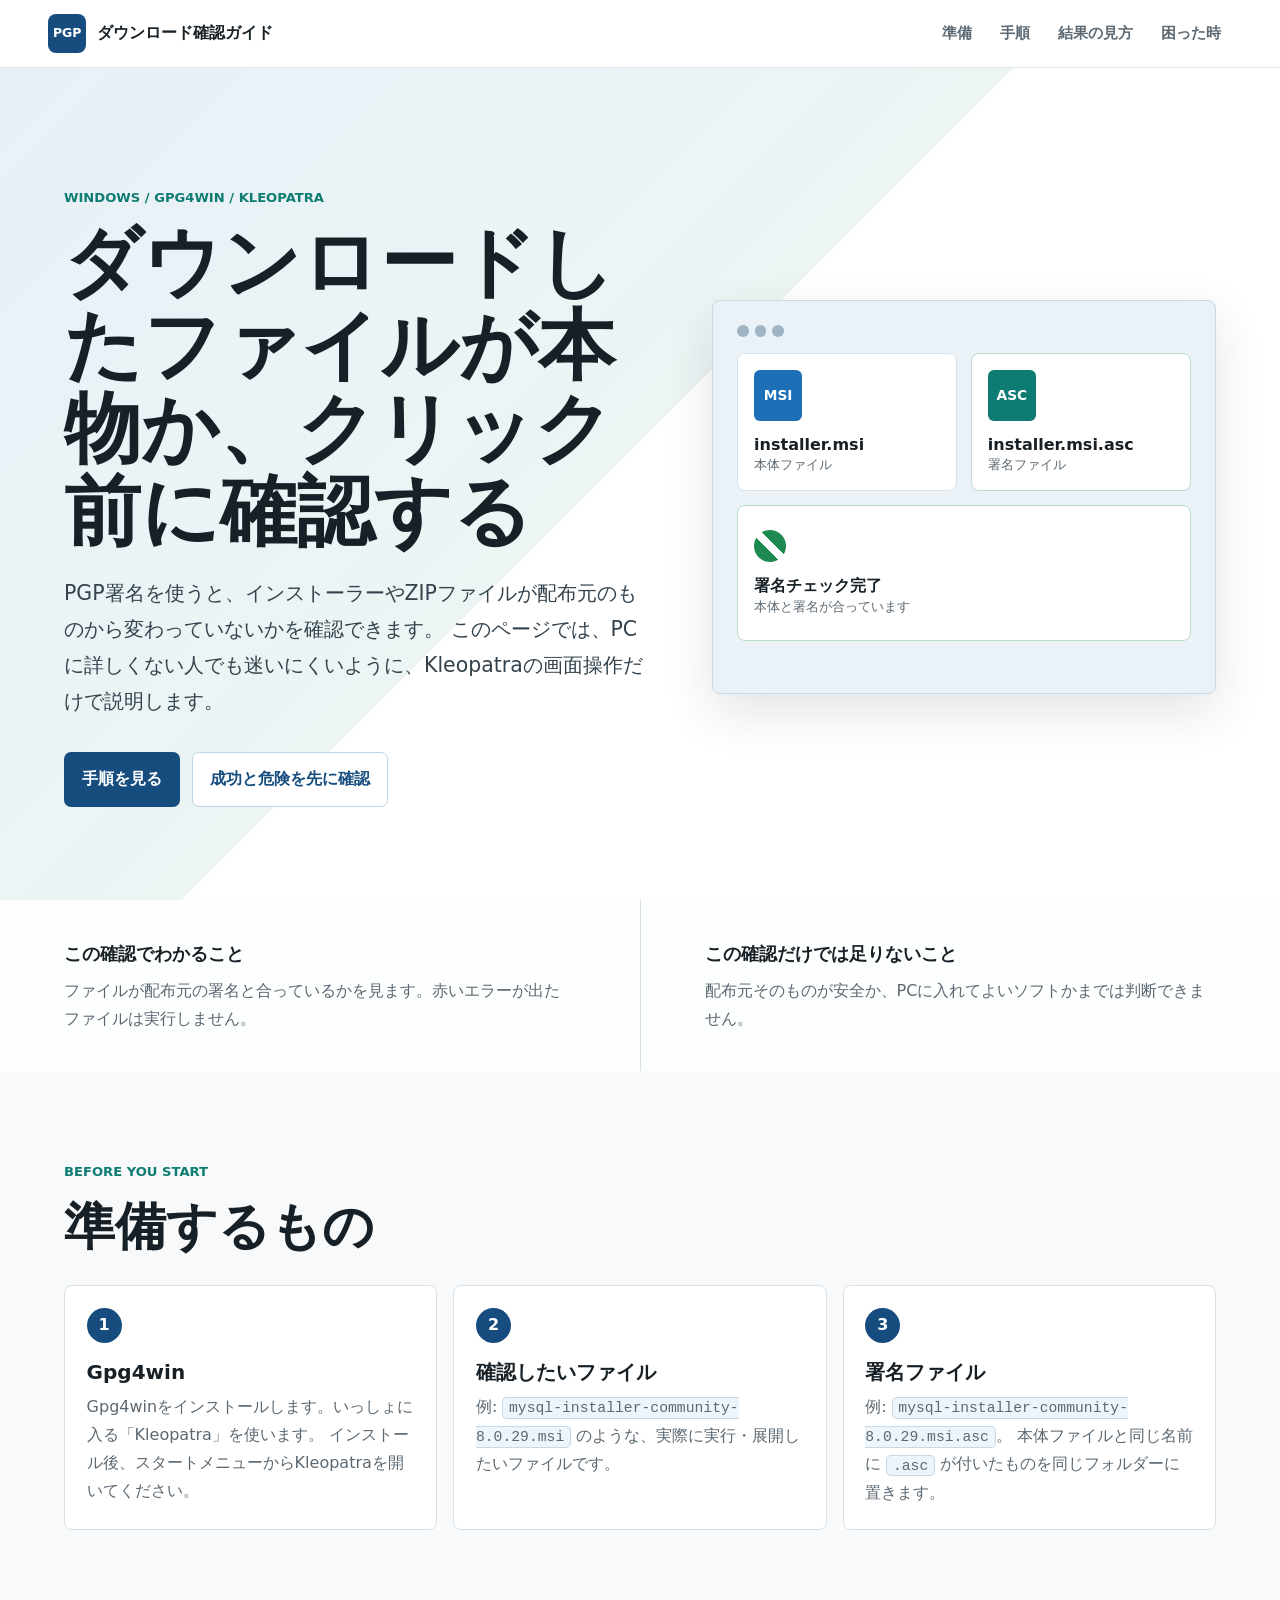
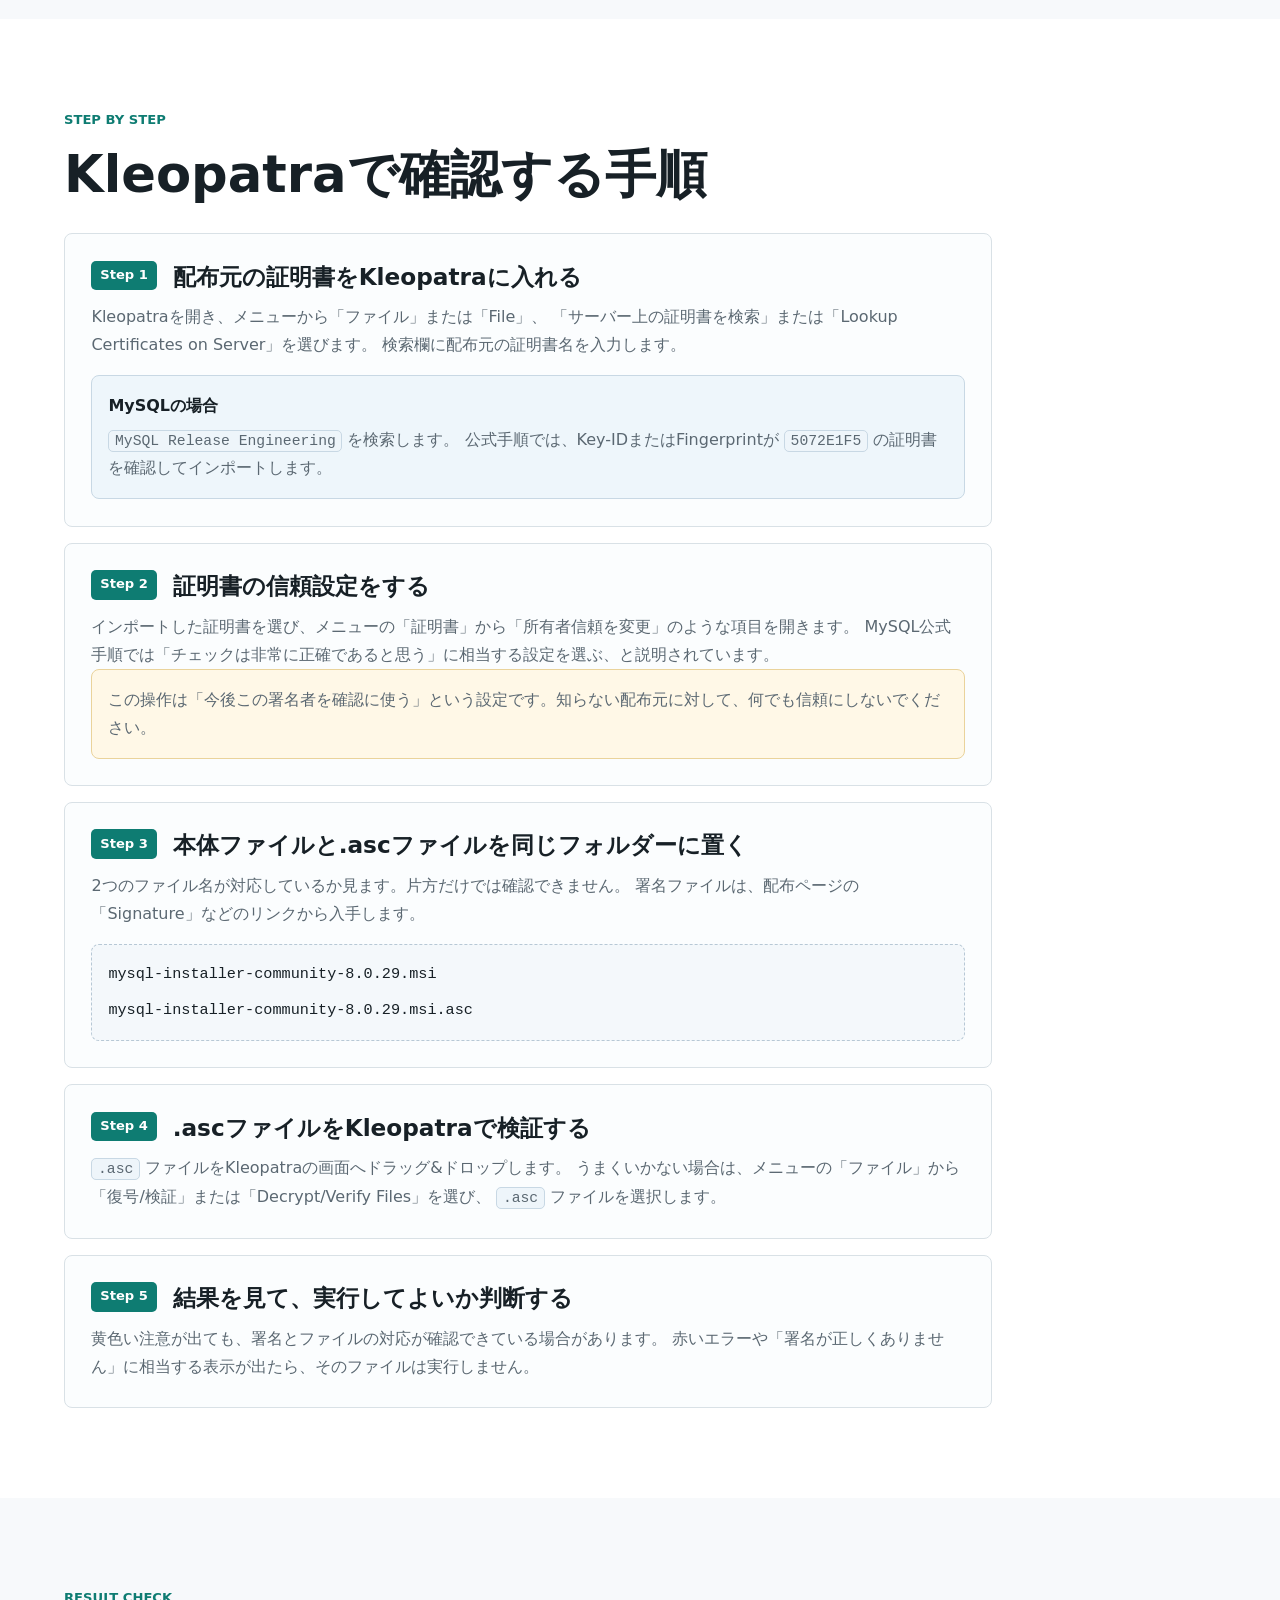
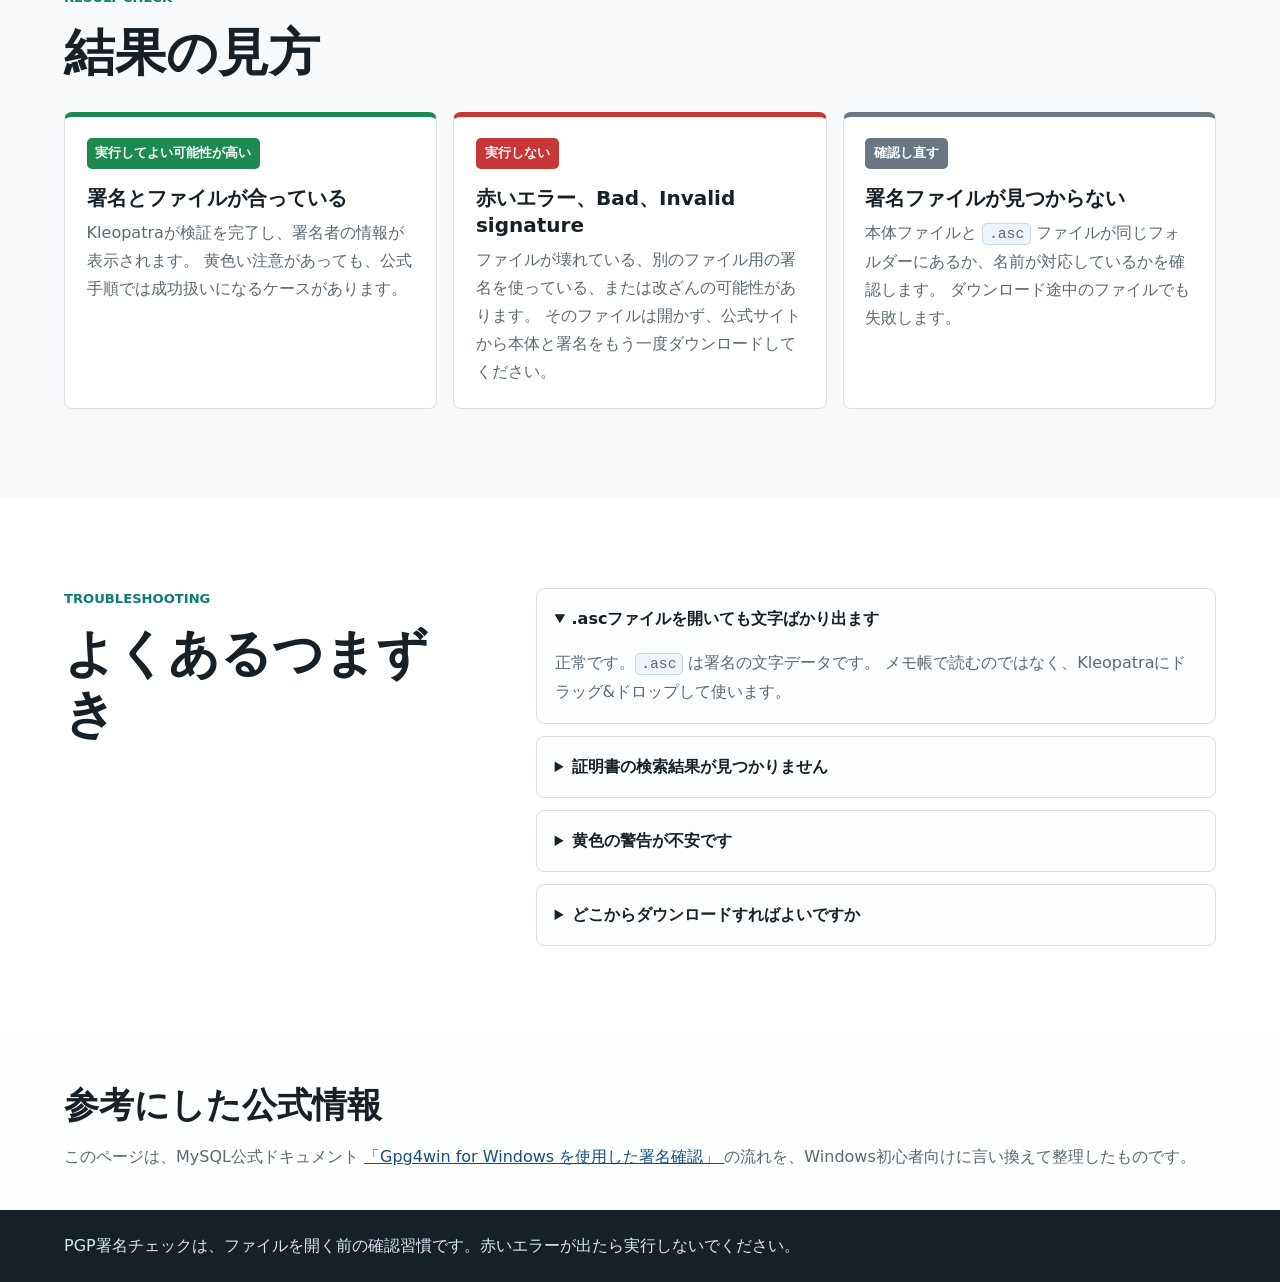
==== Kleopatra/index.html @ a06e3d0a "Add Kleopatra PGP verification guide" ====
<!doctype html>
<html lang="ja">
  <head>
    <meta charset="utf-8">
    <meta name="viewport" content="width=device-width, initial-scale=1">
    <title>Windowsでダウンロードファイルを確認する | KleopatraでPGP署名チェック</title>
    <meta
      name="description"
      content="WindowsでGpg4win/Kleopatraを使い、ダウンロードしたファイルが改ざんされていないか確認する初心者向けガイドです。"
    >
    <link rel="stylesheet" href="./style.css">
  </head>
  <body>
    <header class="site-header">
      <a class="brand" href="#top" aria-label="ページ先頭へ">
        <span class="brand-mark">PGP</span>
        <span>ダウンロード確認ガイド</span>
      </a>
      <nav class="top-nav" aria-label="ページ内メニュー">
        <a href="#prepare">準備</a>
        <a href="#steps">手順</a>
        <a href="#results">結果の見方</a>
        <a href="#trouble">困った時</a>
      </nav>
    </header>

    <main id="top">
      <section class="hero">
        <div class="hero-copy">
          <p class="eyebrow">Windows / Gpg4win / Kleopatra</p>
          <h1>ダウンロードしたファイルが本物か、クリック前に確認する</h1>
          <p class="lead">
            PGP署名を使うと、インストーラーやZIPファイルが配布元のものから変わっていないかを確認できます。
            このページでは、PCに詳しくない人でも迷いにくいように、Kleopatraの画面操作だけで説明します。
          </p>
          <div class="hero-actions">
            <a class="button primary" href="#steps">手順を見る</a>
            <a class="button secondary" href="#results">成功と危険を先に確認</a>
          </div>
        </div>
        <figure class="hero-visual" aria-label="ファイルと署名を確認する流れの図">
          <div class="screen">
            <div class="window-bar">
              <span></span><span></span><span></span>
            </div>
            <div class="verify-flow">
              <div class="file-card">
                <span class="file-icon">MSI</span>
                <strong>installer.msi</strong>
                <small>本体ファイル</small>
              </div>
              <div class="file-card accent">
                <span class="file-icon">ASC</span>
                <strong>installer.msi.asc</strong>
                <small>署名ファイル</small>
              </div>
              <div class="result-card ok">
                <span class="status-dot"></span>
                <strong>署名チェック完了</strong>
                <small>本体と署名が合っています</small>
              </div>
            </div>
          </div>
        </figure>
      </section>

      <section class="notice-band">
        <div>
          <strong>この確認でわかること</strong>
          <p>ファイルが配布元の署名と合っているかを見ます。赤いエラーが出たファイルは実行しません。</p>
        </div>
        <div>
          <strong>この確認だけでは足りないこと</strong>
          <p>配布元そのものが安全か、PCに入れてよいソフトかまでは判断できません。</p>
        </div>
      </section>

      <section id="prepare" class="content-section">
        <div class="section-heading">
          <p class="eyebrow">Before You Start</p>
          <h2>準備するもの</h2>
        </div>
        <div class="prep-grid">
          <article class="prep-item">
            <span class="number">1</span>
            <h3>Gpg4win</h3>
            <p>
              Gpg4winをインストールします。いっしょに入る「Kleopatra」を使います。
              インストール後、スタートメニューからKleopatraを開いてください。
            </p>
          </article>
          <article class="prep-item">
            <span class="number">2</span>
            <h3>確認したいファイル</h3>
            <p>
              例: <code>mysql-installer-community-8.0.29.msi</code> のような、実際に実行・展開したいファイルです。
            </p>
          </article>
          <article class="prep-item">
            <span class="number">3</span>
            <h3>署名ファイル</h3>
            <p>
              例: <code>mysql-installer-community-8.0.29.msi.asc</code>。
              本体ファイルと同じ名前に <code>.asc</code> が付いたものを同じフォルダーに置きます。
            </p>
          </article>
        </div>
      </section>

      <section id="steps" class="content-section steps-section">
        <div class="section-heading">
          <p class="eyebrow">Step by Step</p>
          <h2>Kleopatraで確認する手順</h2>
        </div>

        <ol class="steps">
          <li>
            <div class="step-title">
              <span>Step 1</span>
              <h3>配布元の証明書をKleopatraに入れる</h3>
            </div>
            <p>
              Kleopatraを開き、メニューから「ファイル」または「File」、
              「サーバー上の証明書を検索」または「Lookup Certificates on Server」を選びます。
              検索欄に配布元の証明書名を入力します。
            </p>
            <div class="example-box">
              <strong>MySQLの場合</strong>
              <p>
                <code>MySQL Release Engineering</code> を検索します。
                公式手順では、Key-IDまたはFingerprintが <code>5072E1F5</code> の証明書を確認してインポートします。
              </p>
            </div>
          </li>

          <li>
            <div class="step-title">
              <span>Step 2</span>
              <h3>証明書の信頼設定をする</h3>
            </div>
            <p>
              インポートした証明書を選び、メニューの「証明書」から「所有者信頼を変更」のような項目を開きます。
              MySQL公式手順では「チェックは非常に正確であると思う」に相当する設定を選ぶ、と説明されています。
            </p>
            <p class="soft-warning">
              この操作は「今後この署名者を確認に使う」という設定です。知らない配布元に対して、何でも信頼にしないでください。
            </p>
          </li>

          <li>
            <div class="step-title">
              <span>Step 3</span>
              <h3>本体ファイルと.ascファイルを同じフォルダーに置く</h3>
            </div>
            <p>
              2つのファイル名が対応しているか見ます。片方だけでは確認できません。
              署名ファイルは、配布ページの「Signature」などのリンクから入手します。
            </p>
            <div class="file-pair" aria-label="ファイル名の例">
              <span>mysql-installer-community-8.0.29.msi</span>
              <span>mysql-installer-community-8.0.29.msi.asc</span>
            </div>
          </li>

          <li>
            <div class="step-title">
              <span>Step 4</span>
              <h3>.ascファイルをKleopatraで検証する</h3>
            </div>
            <p>
              <code>.asc</code> ファイルをKleopatraの画面へドラッグ&ドロップします。
              うまくいかない場合は、メニューの「ファイル」から「復号/検証」または「Decrypt/Verify Files」を選び、
              <code>.asc</code> ファイルを選択します。
            </p>
          </li>

          <li>
            <div class="step-title">
              <span>Step 5</span>
              <h3>結果を見て、実行してよいか判断する</h3>
            </div>
            <p>
              黄色い注意が出ても、署名とファイルの対応が確認できている場合があります。
              赤いエラーや「署名が正しくありません」に相当する表示が出たら、そのファイルは実行しません。
            </p>
          </li>
        </ol>
      </section>

      <section id="results" class="content-section">
        <div class="section-heading">
          <p class="eyebrow">Result Check</p>
          <h2>結果の見方</h2>
        </div>
        <div class="result-grid">
          <article class="result-panel success">
            <span class="result-label">実行してよい可能性が高い</span>
            <h3>署名とファイルが合っている</h3>
            <p>
              Kleopatraが検証を完了し、署名者の情報が表示されます。
              黄色い注意があっても、公式手順では成功扱いになるケースがあります。
            </p>
          </article>
          <article class="result-panel danger">
            <span class="result-label">実行しない</span>
            <h3>赤いエラー、Bad、Invalid signature</h3>
            <p>
              ファイルが壊れている、別のファイル用の署名を使っている、または改ざんの可能性があります。
              そのファイルは開かず、公式サイトから本体と署名をもう一度ダウンロードしてください。
            </p>
          </article>
          <article class="result-panel neutral">
            <span class="result-label">確認し直す</span>
            <h3>署名ファイルが見つからない</h3>
            <p>
              本体ファイルと <code>.asc</code> ファイルが同じフォルダーにあるか、名前が対応しているかを確認します。
              ダウンロード途中のファイルでも失敗します。
            </p>
          </article>
        </div>
      </section>

      <section id="trouble" class="content-section two-column">
        <div class="section-heading">
          <p class="eyebrow">Troubleshooting</p>
          <h2>よくあるつまずき</h2>
        </div>
        <div class="qa-list">
          <details open>
            <summary>.ascファイルを開いても文字ばかり出ます</summary>
            <p>
              正常です。<code>.asc</code> は署名の文字データです。
              メモ帳で読むのではなく、Kleopatraにドラッグ&ドロップして使います。
            </p>
          </details>
          <details>
            <summary>証明書の検索結果が見つかりません</summary>
            <p>
              インターネット接続、入力した名前、会社名の表記を確認します。
              配布元の公式ページに、証明書やFingerprintの案内があるかも確認してください。
            </p>
          </details>
          <details>
            <summary>黄色の警告が不安です</summary>
            <p>
              黄色は「署名とファイルは合うが、信頼の確認までは完全ではない」という意味で出ることがあります。
              公式が示す証明書名、メールアドレス、Key-IDやFingerprintと合っているかを見ます。
            </p>
          </details>
          <details>
            <summary>どこからダウンロードすればよいですか</summary>
            <p>
              ソフト名で検索して出てきた広告やまとめサイトではなく、配布元の公式サイトから本体ファイルと署名ファイルを入手してください。
            </p>
          </details>
        </div>
      </section>

      <section class="source-band">
        <div>
          <h2>参考にした公式情報</h2>
          <p>
            このページは、MySQL公式ドキュメント
            <a href="https://dev.mysql.com/doc/refman/8.0/ja/checking-gpg-signature-windows.html" rel="noopener">
              「Gpg4win for Windows を使用した署名確認」
            </a>
            の流れを、Windows初心者向けに言い換えて整理したものです。
          </p>
        </div>
      </section>
    </main>

    <footer class="site-footer">
      <p>PGP署名チェックは、ファイルを開く前の確認習慣です。赤いエラーが出たら実行しないでください。</p>
    </footer>
  </body>
</html>
---- Kleopatra/style.css ----
:root {
  color-scheme: light;
  --ink: #172026;
  --muted: #5b6872;
  --line: #d9e1e6;
  --paper: #f7f9fb;
  --white: #ffffff;
  --blue: #1d6fb8;
  --blue-dark: #174d7e;
  --teal: #0e7c72;
  --green: #1d8a51;
  --red: #c93636;
  --yellow: #f4b740;
  --shadow: 0 18px 50px rgba(23, 32, 38, 0.12);
}

* {
  box-sizing: border-box;
}

html {
  scroll-behavior: smooth;
}

body {
  margin: 0;
  color: var(--ink);
  background: var(--paper);
  font-family: system-ui, -apple-system, BlinkMacSystemFont, "Segoe UI", sans-serif;
  line-height: 1.75;
}

a {
  color: var(--blue-dark);
}

code {
  padding: 0.12rem 0.35rem;
  border: 1px solid #c8d8e4;
  border-radius: 5px;
  background: #eef5fa;
  font-family: ui-monospace, SFMono-Regular, Consolas, "Liberation Mono", monospace;
  font-size: 0.92em;
  overflow-wrap: anywhere;
}

.site-header {
  position: sticky;
  top: 0;
  z-index: 10;
  display: flex;
  align-items: center;
  justify-content: space-between;
  gap: 1rem;
  padding: 0.85rem clamp(1rem, 4vw, 3rem);
  border-bottom: 1px solid rgba(217, 225, 230, 0.8);
  background: rgba(255, 255, 255, 0.92);
  backdrop-filter: blur(12px);
}

.brand {
  display: inline-flex;
  align-items: center;
  gap: 0.65rem;
  color: var(--ink);
  text-decoration: none;
  font-weight: 800;
}

.brand-mark {
  display: inline-grid;
  place-items: center;
  width: 2.4rem;
  height: 2.4rem;
  border-radius: 8px;
  color: var(--white);
  background: var(--blue-dark);
  font-size: 0.78rem;
  letter-spacing: 0;
}

.top-nav {
  display: flex;
  flex-wrap: wrap;
  gap: 0.35rem;
  justify-content: flex-end;
}

.top-nav a {
  padding: 0.42rem 0.7rem;
  border-radius: 6px;
  color: var(--muted);
  text-decoration: none;
  font-size: 0.93rem;
  font-weight: 700;
}

.top-nav a:hover {
  color: var(--blue-dark);
  background: #edf5fb;
}

.hero {
  display: grid;
  grid-template-columns: minmax(0, 1.02fr) minmax(18rem, 0.88fr);
  gap: clamp(2rem, 5vw, 4rem);
  align-items: center;
  min-height: calc(100svh - 4.2rem);
  padding: clamp(3rem, 8vw, 7rem) clamp(1rem, 5vw, 5rem) clamp(2rem, 6vw, 5rem);
  background:
    linear-gradient(135deg, rgba(29, 111, 184, 0.1), rgba(14, 124, 114, 0.08) 48%, rgba(255, 255, 255, 0) 48%),
    #ffffff;
}

.eyebrow {
  margin: 0 0 0.75rem;
  color: var(--teal);
  font-size: 0.82rem;
  font-weight: 900;
  letter-spacing: 0;
  text-transform: uppercase;
}

h1,
h2,
h3,
p {
  overflow-wrap: anywhere;
}

h1 {
  max-width: 12em;
  margin: 0;
  font-size: clamp(2.45rem, 6vw, 5.4rem);
  line-height: 1.08;
  letter-spacing: 0;
}

.lead {
  max-width: 46rem;
  margin: 1.4rem 0 0;
  color: #33424c;
  font-size: clamp(1.05rem, 2vw, 1.28rem);
}

.hero-actions {
  display: flex;
  flex-wrap: wrap;
  gap: 0.8rem;
  margin-top: 2rem;
}

.button {
  display: inline-flex;
  align-items: center;
  justify-content: center;
  min-height: 3rem;
  padding: 0.78rem 1.05rem;
  border: 1px solid transparent;
  border-radius: 7px;
  text-decoration: none;
  font-weight: 800;
}

.button.primary {
  color: var(--white);
  background: var(--blue-dark);
}

.button.secondary {
  color: var(--blue-dark);
  border-color: #bfd4e4;
  background: var(--white);
}

.hero-visual {
  margin: 0;
}

.screen {
  width: min(100%, 38rem);
  aspect-ratio: 1.28;
  padding: clamp(1rem, 3vw, 1.5rem);
  border: 1px solid #c8d8e4;
  border-radius: 8px;
  background: #eaf2f7;
  box-shadow: var(--shadow);
}

.window-bar {
  display: flex;
  gap: 0.38rem;
  margin-bottom: 1rem;
}

.window-bar span {
  width: 0.72rem;
  height: 0.72rem;
  border-radius: 50%;
  background: #9fb5c5;
}

.verify-flow {
  display: grid;
  grid-template-columns: repeat(2, minmax(0, 1fr));
  gap: 0.85rem;
}

.file-card,
.result-card {
  min-height: 8.5rem;
  padding: 1rem;
  border: 1px solid #d6e2eb;
  border-radius: 8px;
  background: var(--white);
}

.file-card {
  display: flex;
  flex-direction: column;
  justify-content: space-between;
}

.file-card.accent {
  border-color: #bcd9d4;
}

.file-icon {
  display: inline-grid;
  place-items: center;
  width: 3rem;
  height: 3.2rem;
  border-radius: 6px;
  color: var(--white);
  background: var(--blue);
  font-weight: 900;
  font-size: 0.86rem;
}

.file-card.accent .file-icon {
  background: var(--teal);
}

.file-card strong,
.result-card strong {
  display: block;
  margin-top: 0.8rem;
  line-height: 1.35;
}

.file-card small,
.result-card small {
  display: block;
  color: var(--muted);
  line-height: 1.45;
}

.result-card {
  grid-column: 1 / -1;
  display: flex;
  flex-direction: column;
  justify-content: center;
  border-color: #b9dcc8;
}

.status-dot {
  width: 2rem;
  height: 2rem;
  border-radius: 50%;
  background:
    linear-gradient(45deg, transparent 42%, var(--white) 42% 58%, transparent 58%),
    var(--green);
}

.notice-band,
.source-band {
  display: grid;
  grid-template-columns: repeat(2, minmax(0, 1fr));
  gap: 1px;
  background: var(--line);
}

.notice-band > div,
.source-band > div {
  padding: clamp(1.4rem, 4vw, 2.4rem) clamp(1rem, 5vw, 5rem);
  background: #fdfefe;
}

.notice-band strong {
  font-size: 1.1rem;
}

.notice-band p,
.source-band p {
  margin: 0.45rem 0 0;
  color: var(--muted);
}

.content-section {
  padding: clamp(3.2rem, 7vw, 6rem) clamp(1rem, 5vw, 5rem);
}

.section-heading {
  max-width: 52rem;
  margin-bottom: 1.8rem;
}

.section-heading h2 {
  margin: 0;
  font-size: clamp(2rem, 4vw, 3.2rem);
  line-height: 1.18;
  letter-spacing: 0;
}

.prep-grid,
.result-grid {
  display: grid;
  grid-template-columns: repeat(3, minmax(0, 1fr));
  gap: 1rem;
}

.prep-item,
.result-panel {
  padding: 1.35rem;
  border: 1px solid var(--line);
  border-radius: 8px;
  background: var(--white);
}

.prep-item .number {
  display: inline-grid;
  place-items: center;
  width: 2.2rem;
  height: 2.2rem;
  border-radius: 50%;
  color: var(--white);
  background: var(--blue-dark);
  font-weight: 900;
}

.prep-item h3,
.result-panel h3 {
  margin: 1rem 0 0.45rem;
  font-size: 1.25rem;
  line-height: 1.35;
}

.prep-item p,
.result-panel p,
.steps p,
.qa-list p {
  margin: 0;
  color: var(--muted);
}

.steps-section {
  background: #ffffff;
}

.steps {
  display: grid;
  gap: 1rem;
  max-width: 58rem;
  margin: 0;
  padding: 0;
  list-style: none;
  counter-reset: steps;
}

.steps li {
  padding: clamp(1.2rem, 3vw, 1.65rem);
  border: 1px solid var(--line);
  border-radius: 8px;
  background: #fbfdfe;
}

.step-title {
  display: flex;
  align-items: flex-start;
  gap: 1rem;
  margin-bottom: 0.7rem;
}

.step-title span {
  flex: 0 0 auto;
  padding: 0.2rem 0.55rem;
  border-radius: 5px;
  color: var(--white);
  background: var(--teal);
  font-size: 0.82rem;
  font-weight: 900;
}

.step-title h3 {
  margin: 0;
  font-size: clamp(1.2rem, 2vw, 1.45rem);
  line-height: 1.35;
}

.example-box,
.soft-warning,
.file-pair {
  margin-top: 1rem;
  padding: 1rem;
  border-radius: 8px;
}

.example-box {
  border: 1px solid #c8d8e4;
  background: #eef6fb;
}

.example-box p {
  margin-top: 0.35rem;
}

.soft-warning {
  border: 1px solid #ead39b;
  background: #fff8e7;
  color: #6f561c;
}

.file-pair {
  display: grid;
  gap: 0.6rem;
  border: 1px dashed #b7c8d5;
  background: #f4f8fb;
  font-family: ui-monospace, SFMono-Regular, Consolas, "Liberation Mono", monospace;
  font-size: 0.95rem;
}

.file-pair span {
  overflow-wrap: anywhere;
}

.result-label {
  display: inline-flex;
  padding: 0.25rem 0.55rem;
  border-radius: 5px;
  color: var(--white);
  font-size: 0.82rem;
  font-weight: 900;
}

.success .result-label {
  background: var(--green);
}

.danger .result-label {
  background: var(--red);
}

.neutral .result-label {
  background: #687783;
}

.result-panel.success {
  border-top: 5px solid var(--green);
}

.result-panel.danger {
  border-top: 5px solid var(--red);
}

.result-panel.neutral {
  border-top: 5px solid #687783;
}

.two-column {
  display: grid;
  grid-template-columns: minmax(14rem, 0.75fr) minmax(0, 1.25fr);
  gap: clamp(1.5rem, 5vw, 4rem);
  background: #ffffff;
}

.qa-list {
  display: grid;
  gap: 0.75rem;
}

details {
  border: 1px solid var(--line);
  border-radius: 8px;
  background: #fbfdfe;
}

summary {
  cursor: pointer;
  padding: 1rem 1.1rem;
  font-weight: 900;
}

details p {
  padding: 0 1.1rem 1.1rem;
}

.source-band {
  grid-template-columns: 1fr;
}

.source-band h2 {
  margin: 0;
  font-size: clamp(1.55rem, 3vw, 2.2rem);
}

.site-footer {
  padding: 1.4rem clamp(1rem, 5vw, 5rem);
  color: #dce8f1;
  background: #172026;
}

.site-footer p {
  margin: 0;
}

@media (max-width: 860px) {
  .site-header {
    align-items: flex-start;
    flex-direction: column;
  }

  .top-nav {
    justify-content: flex-start;
  }

  .hero,
  .notice-band,
  .prep-grid,
  .result-grid,
  .two-column {
    grid-template-columns: 1fr;
  }

  .hero {
    min-height: auto;
  }

  h1 {
    max-width: none;
  }
}

@media (max-width: 520px) {
  .brand {
    align-items: flex-start;
  }

  .top-nav a {
    padding: 0.35rem 0.55rem;
  }

  .hero-actions {
    display: grid;
  }

  .button {
    width: 100%;
  }

  .verify-flow {
    gap: 0.55rem;
  }

  .file-card,
  .result-card {
    min-height: 7rem;
    padding: 0.75rem;
  }

  .file-icon {
    width: 2.5rem;
    height: 2.7rem;
  }

  .step-title {
    flex-direction: column;
    gap: 0.55rem;
  }
}
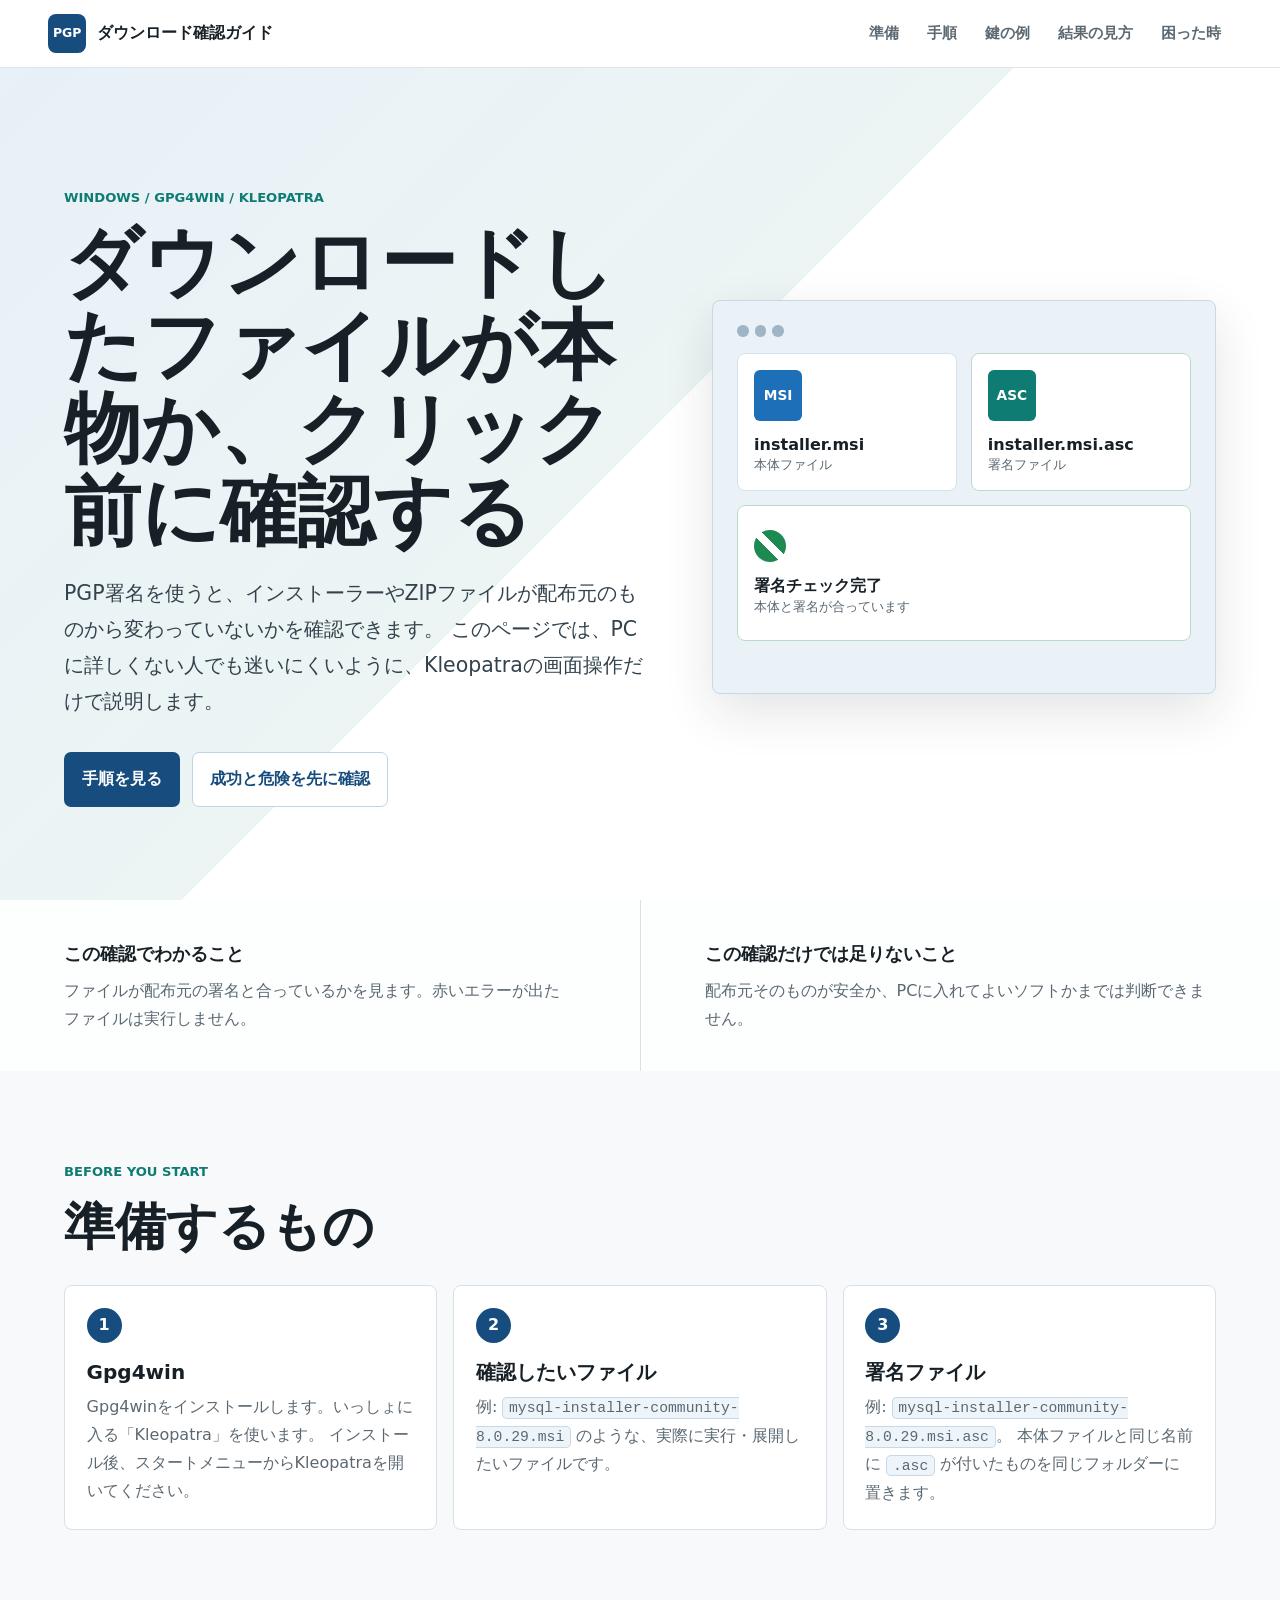
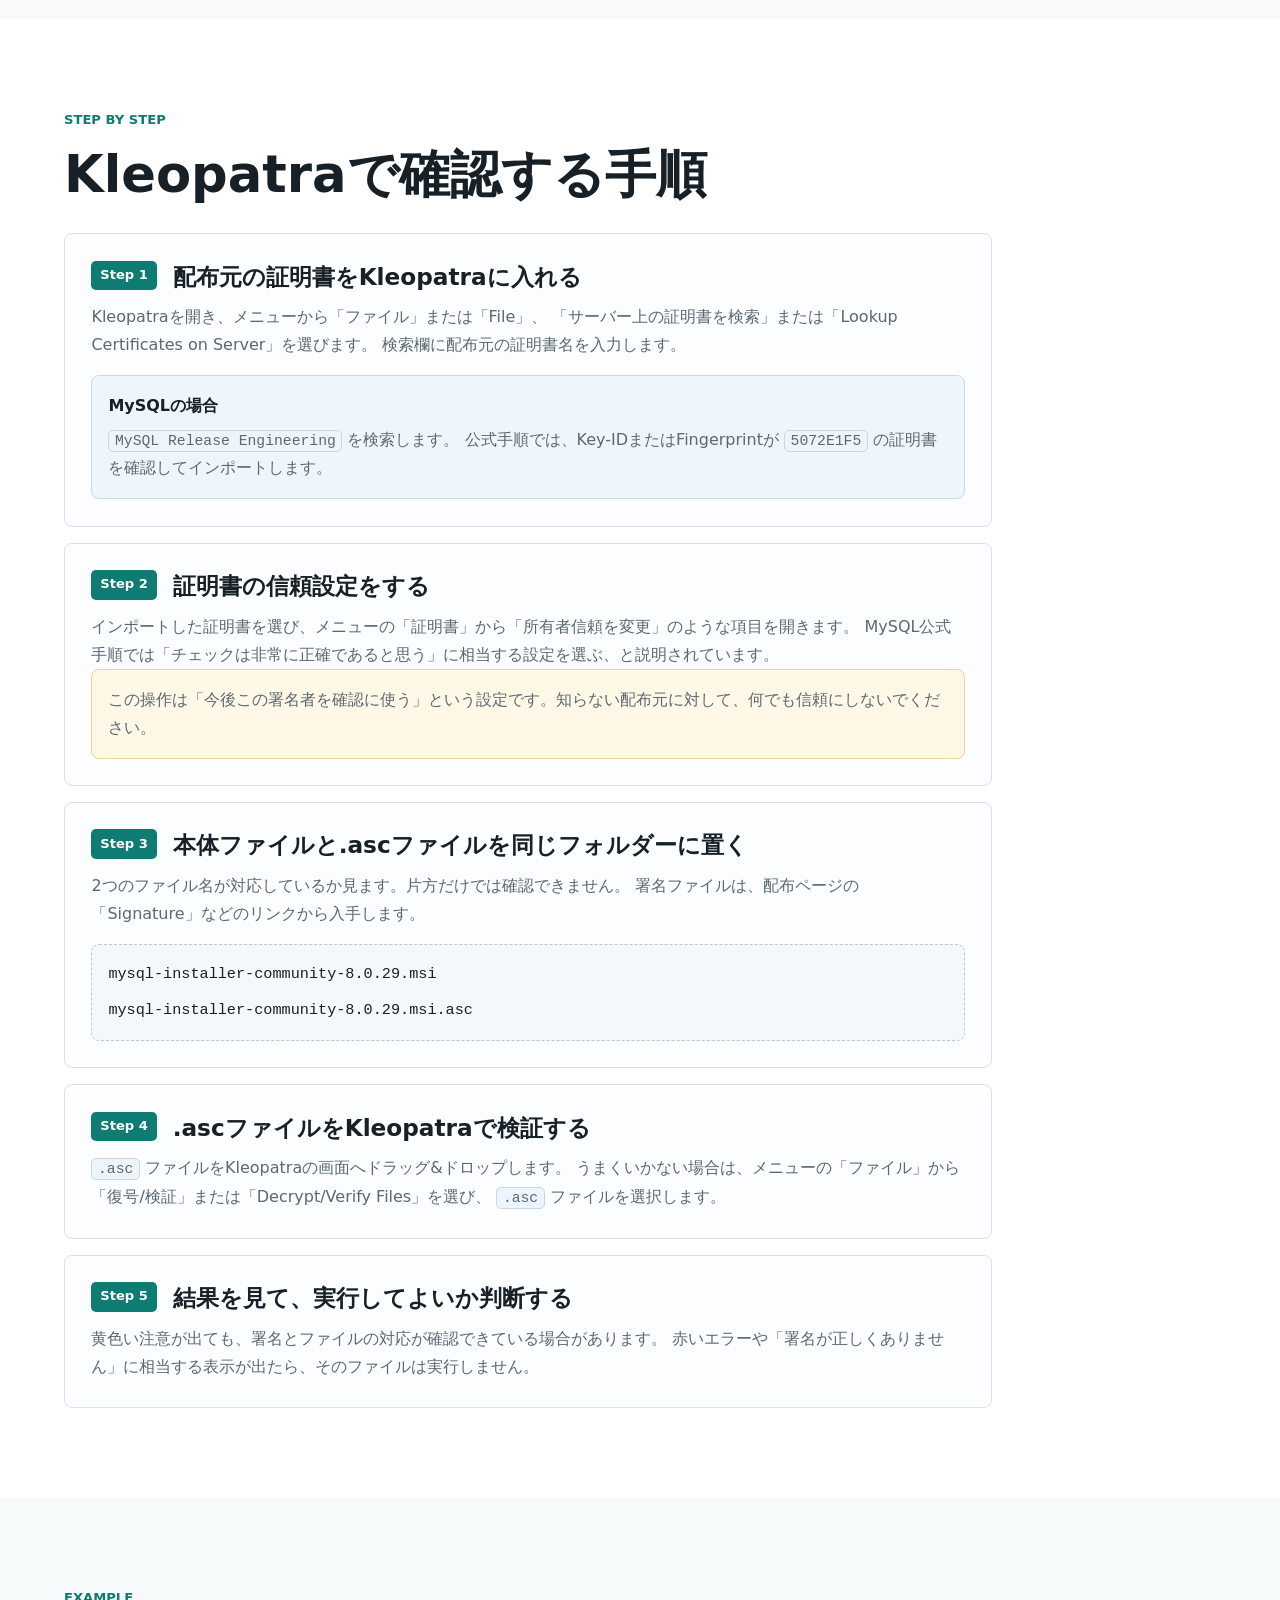
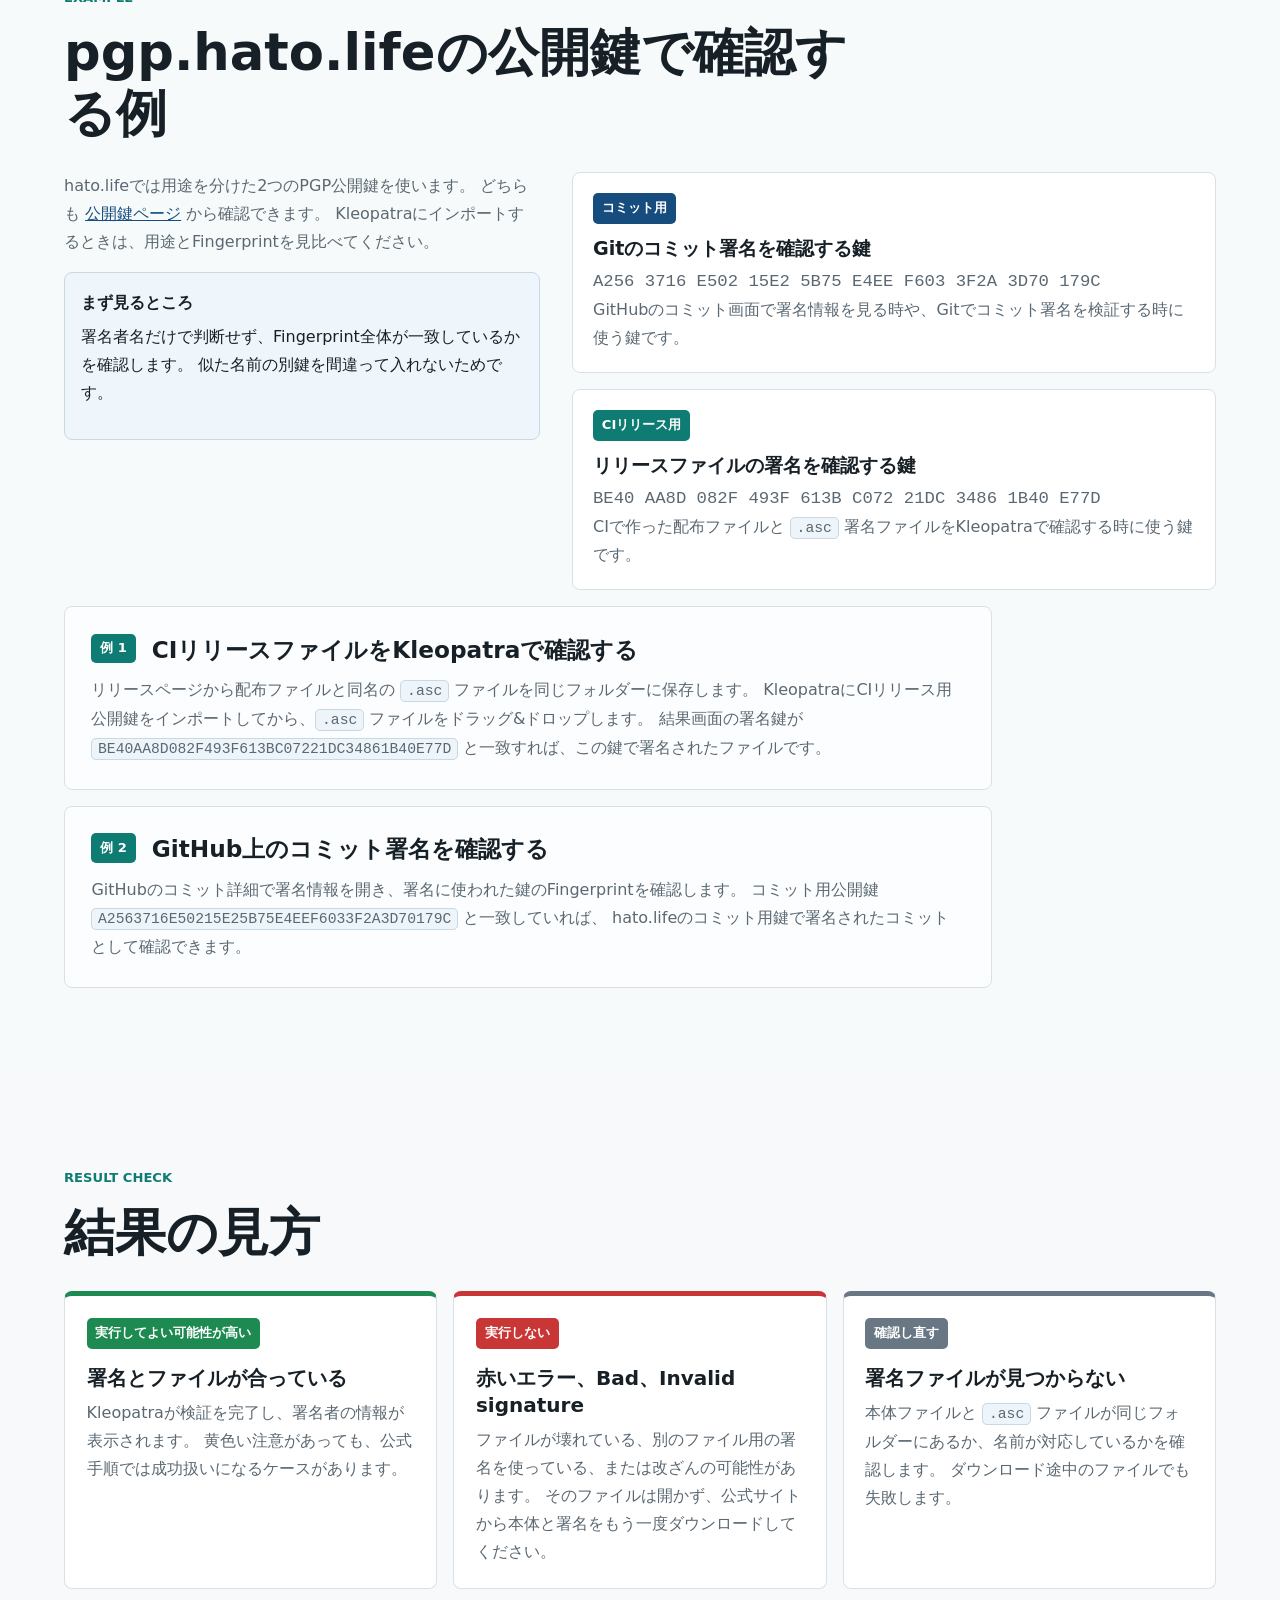
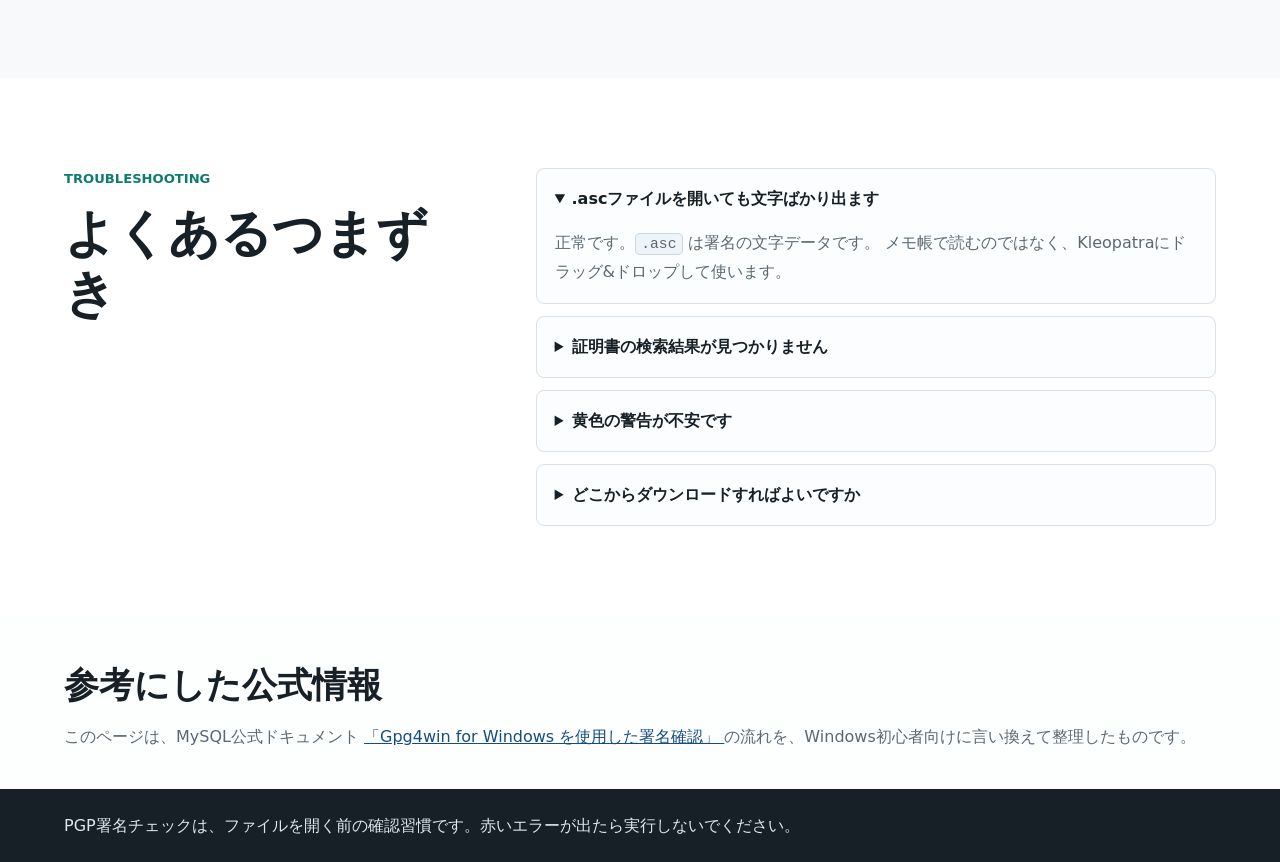
==== commit ba5c4cd2: "Add public PGP key page" ====
--- a/Kleopatra/index.html
+++ b/Kleopatra/index.html
@@ -19,6 +19,7 @@
       <nav class="top-nav" aria-label="ページ内メニュー">
         <a href="#prepare">準備</a>
         <a href="#steps">手順</a>
+        <a href="#hatolife">鍵の例</a>
         <a href="#results">結果の見方</a>
         <a href="#trouble">困った時</a>
       </nav>
@@ -187,6 +188,72 @@
         </ol>
       </section>
 
+      <section id="hatolife" class="content-section key-example-section">
+        <div class="section-heading">
+          <p class="eyebrow">Example</p>
+          <h2>pgp.hato.lifeの公開鍵で確認する例</h2>
+        </div>
+        <div class="key-example-layout">
+          <div>
+            <p>
+              hato.lifeでは用途を分けた2つのPGP公開鍵を使います。
+              どちらも <a href="../public/">公開鍵ページ</a> から確認できます。
+              Kleopatraにインポートするときは、用途とFingerprintを見比べてください。
+            </p>
+            <div class="example-box">
+              <strong>まず見るところ</strong>
+              <p>
+                署名者名だけで判断せず、Fingerprint全体が一致しているかを確認します。
+                似た名前の別鍵を間違って入れないためです。
+              </p>
+            </div>
+          </div>
+          <div class="key-cards">
+            <article class="key-card">
+              <span class="key-purpose">コミット用</span>
+              <h3>Gitのコミット署名を確認する鍵</h3>
+              <p class="fingerprint">A256 3716 E502 15E2 5B75 E4EE F603 3F2A 3D70 179C</p>
+              <p>
+                GitHubのコミット画面で署名情報を見る時や、Gitでコミット署名を検証する時に使う鍵です。
+              </p>
+            </article>
+            <article class="key-card">
+              <span class="key-purpose release">CIリリース用</span>
+              <h3>リリースファイルの署名を確認する鍵</h3>
+              <p class="fingerprint">BE40 AA8D 082F 493F 613B C072 21DC 3486 1B40 E77D</p>
+              <p>
+                CIで作った配布ファイルと <code>.asc</code> 署名ファイルをKleopatraで確認する時に使う鍵です。
+              </p>
+            </article>
+          </div>
+        </div>
+
+        <ol class="steps compact-steps">
+          <li>
+            <div class="step-title">
+              <span>例 1</span>
+              <h3>CIリリースファイルをKleopatraで確認する</h3>
+            </div>
+            <p>
+              リリースページから配布ファイルと同名の <code>.asc</code> ファイルを同じフォルダーに保存します。
+              KleopatraにCIリリース用公開鍵をインポートしてから、<code>.asc</code> ファイルをドラッグ&ドロップします。
+              結果画面の署名鍵が <code>BE40AA8D082F493F613BC07221DC34861B40E77D</code> と一致すれば、この鍵で署名されたファイルです。
+            </p>
+          </li>
+          <li>
+            <div class="step-title">
+              <span>例 2</span>
+              <h3>GitHub上のコミット署名を確認する</h3>
+            </div>
+            <p>
+              GitHubのコミット詳細で署名情報を開き、署名に使われた鍵のFingerprintを確認します。
+              コミット用公開鍵 <code>A2563716E50215E25B75E4EEF6033F2A3D70179C</code> と一致していれば、
+              hato.lifeのコミット用鍵で署名されたコミットとして確認できます。
+            </p>
+          </li>
+        </ol>
+      </section>
+
       <section id="results" class="content-section">
         <div class="section-heading">
           <p class="eyebrow">Result Check</p>
--- a/Kleopatra/style.css
+++ b/Kleopatra/style.css
@@ -513,6 +513,138 @@
   margin: 0;
 }
 
+.key-example-section {
+  background: #f7fafb;
+}
+
+.key-example-layout {
+  display: grid;
+  grid-template-columns: minmax(0, 0.85fr) minmax(0, 1.15fr);
+  gap: clamp(1.2rem, 4vw, 2rem);
+  align-items: start;
+  margin-bottom: 1rem;
+}
+
+.key-example-layout > div > p {
+  margin: 0;
+  color: var(--muted);
+}
+
+.key-cards,
+.public-key-list {
+  display: grid;
+  gap: 1rem;
+}
+
+.key-card,
+.public-key-card {
+  padding: 1.25rem;
+  border: 1px solid var(--line);
+  border-radius: 8px;
+  background: var(--white);
+}
+
+.key-card h3,
+.public-key-card h3 {
+  margin: 0.75rem 0 0.45rem;
+  font-size: 1.2rem;
+  line-height: 1.35;
+}
+
+.key-card p,
+.public-key-card p {
+  margin: 0;
+  color: var(--muted);
+}
+
+.key-purpose {
+  display: inline-flex;
+  padding: 0.25rem 0.55rem;
+  border-radius: 5px;
+  color: var(--white);
+  background: var(--blue-dark);
+  font-size: 0.82rem;
+  font-weight: 900;
+}
+
+.key-purpose.release {
+  background: var(--teal);
+}
+
+.fingerprint {
+  margin: 0.4rem 0 0.7rem;
+  color: var(--ink);
+  font-family: ui-monospace, SFMono-Regular, Consolas, "Liberation Mono", monospace;
+  font-size: clamp(0.95rem, 1.8vw, 1.08rem);
+  line-height: 1.55;
+  overflow-wrap: anywhere;
+}
+
+.compact-steps {
+  margin-top: 1rem;
+}
+
+.public-hero {
+  min-height: calc(82svh - 4.2rem);
+}
+
+.key-screen {
+  background: #eef6f4;
+}
+
+.public-key-visual {
+  display: grid;
+  gap: 1rem;
+}
+
+.public-key-visual > div {
+  min-height: 9rem;
+  padding: 1rem;
+  border: 1px solid #d6e2eb;
+  border-radius: 8px;
+  background: var(--white);
+}
+
+.key-icon {
+  display: inline-grid;
+  place-items: center;
+  width: 3.2rem;
+  height: 3.2rem;
+  border-radius: 50%;
+  color: var(--white);
+  background: var(--blue-dark);
+  font-size: 0.82rem;
+  font-weight: 900;
+}
+
+.key-icon.release {
+  background: var(--teal);
+}
+
+.public-key-visual strong,
+.public-key-visual small {
+  display: block;
+}
+
+.public-key-visual strong {
+  margin-top: 0.75rem;
+}
+
+.public-key-visual small {
+  color: var(--muted);
+}
+
+.public-key-list {
+  grid-template-columns: repeat(2, minmax(0, 1fr));
+}
+
+.key-links {
+  display: flex;
+  flex-wrap: wrap;
+  gap: 0.7rem;
+  margin-top: 1rem;
+}
+
 @media (max-width: 860px) {
   .site-header {
     align-items: flex-start;
@@ -527,7 +659,9 @@
   .notice-band,
   .prep-grid,
   .result-grid,
-  .two-column {
+  .two-column,
+  .key-example-layout,
+  .public-key-list {
     grid-template-columns: 1fr;
   }
 
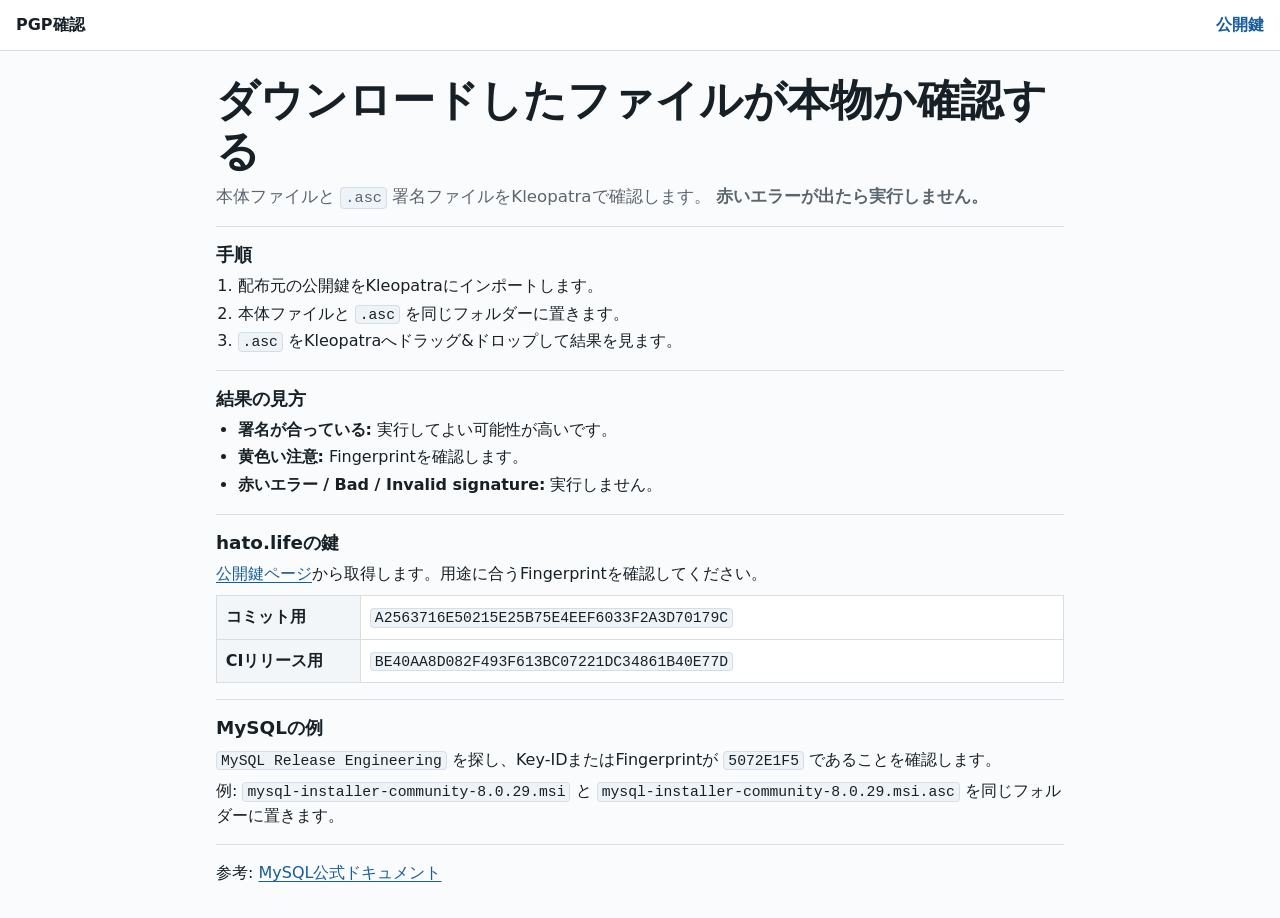
==== commit e4230809: "Simplify PGP guide pages" ====
--- a/Kleopatra/index.html
+++ b/Kleopatra/index.html
@@ -3,342 +3,76 @@
   <head>
     <meta charset="utf-8">
     <meta name="viewport" content="width=device-width, initial-scale=1">
-    <title>Windowsでダウンロードファイルを確認する | KleopatraでPGP署名チェック</title>
-    <meta
-      name="description"
-      content="WindowsでGpg4win/Kleopatraを使い、ダウンロードしたファイルが改ざんされていないか確認する初心者向けガイドです。"
-    >
+    <title>KleopatraでPGP署名を確認する</title>
+    <meta name="description" content="WindowsでKleopatraを使ってPGP署名を確認する短い手順です。">
     <link rel="stylesheet" href="./style.css">
   </head>
   <body>
-    <header class="site-header">
-      <a class="brand" href="#top" aria-label="ページ先頭へ">
-        <span class="brand-mark">PGP</span>
-        <span>ダウンロード確認ガイド</span>
-      </a>
-      <nav class="top-nav" aria-label="ページ内メニュー">
-        <a href="#prepare">準備</a>
-        <a href="#steps">手順</a>
-        <a href="#hatolife">鍵の例</a>
-        <a href="#results">結果の見方</a>
-        <a href="#trouble">困った時</a>
-      </nav>
+    <header>
+      <a class="brand" href="./">PGP確認</a>
+      <nav><a href="../public/">公開鍵</a></nav>
     </header>
 
-    <main id="top">
-      <section class="hero">
-        <div class="hero-copy">
-          <p class="eyebrow">Windows / Gpg4win / Kleopatra</p>
-          <h1>ダウンロードしたファイルが本物か、クリック前に確認する</h1>
-          <p class="lead">
-            PGP署名を使うと、インストーラーやZIPファイルが配布元のものから変わっていないかを確認できます。
-            このページでは、PCに詳しくない人でも迷いにくいように、Kleopatraの画面操作だけで説明します。
-          </p>
-          <div class="hero-actions">
-            <a class="button primary" href="#steps">手順を見る</a>
-            <a class="button secondary" href="#results">成功と危険を先に確認</a>
-          </div>
-        </div>
-        <figure class="hero-visual" aria-label="ファイルと署名を確認する流れの図">
-          <div class="screen">
-            <div class="window-bar">
-              <span></span><span></span><span></span>
-            </div>
-            <div class="verify-flow">
-              <div class="file-card">
-                <span class="file-icon">MSI</span>
-                <strong>installer.msi</strong>
-                <small>本体ファイル</small>
-              </div>
-              <div class="file-card accent">
-                <span class="file-icon">ASC</span>
-                <strong>installer.msi.asc</strong>
-                <small>署名ファイル</small>
-              </div>
-              <div class="result-card ok">
-                <span class="status-dot"></span>
-                <strong>署名チェック完了</strong>
-                <small>本体と署名が合っています</small>
-              </div>
-            </div>
-          </div>
-        </figure>
-      </section>
+    <main>
+      <h1>ダウンロードしたファイルが本物か確認する</h1>
+      <p class="lead">
+        本体ファイルと <code>.asc</code> 署名ファイルをKleopatraで確認します。
+        <strong>赤いエラーが出たら実行しません。</strong>
+      </p>
 
-      <section class="notice-band">
-        <div>
-          <strong>この確認でわかること</strong>
-          <p>ファイルが配布元の署名と合っているかを見ます。赤いエラーが出たファイルは実行しません。</p>
-        </div>
-        <div>
-          <strong>この確認だけでは足りないこと</strong>
-          <p>配布元そのものが安全か、PCに入れてよいソフトかまでは判断できません。</p>
-        </div>
-      </section>
-
-      <section id="prepare" class="content-section">
-        <div class="section-heading">
-          <p class="eyebrow">Before You Start</p>
-          <h2>準備するもの</h2>
-        </div>
-        <div class="prep-grid">
-          <article class="prep-item">
-            <span class="number">1</span>
-            <h3>Gpg4win</h3>
-            <p>
-              Gpg4winをインストールします。いっしょに入る「Kleopatra」を使います。
-              インストール後、スタートメニューからKleopatraを開いてください。
-            </p>
-          </article>
-          <article class="prep-item">
-            <span class="number">2</span>
-            <h3>確認したいファイル</h3>
-            <p>
-              例: <code>mysql-installer-community-8.0.29.msi</code> のような、実際に実行・展開したいファイルです。
-            </p>
-          </article>
-          <article class="prep-item">
-            <span class="number">3</span>
-            <h3>署名ファイル</h3>
-            <p>
-              例: <code>mysql-installer-community-8.0.29.msi.asc</code>。
-              本体ファイルと同じ名前に <code>.asc</code> が付いたものを同じフォルダーに置きます。
-            </p>
-          </article>
-        </div>
-      </section>
-
-      <section id="steps" class="content-section steps-section">
-        <div class="section-heading">
-          <p class="eyebrow">Step by Step</p>
-          <h2>Kleopatraで確認する手順</h2>
-        </div>
-
-        <ol class="steps">
-          <li>
-            <div class="step-title">
-              <span>Step 1</span>
-              <h3>配布元の証明書をKleopatraに入れる</h3>
-            </div>
-            <p>
-              Kleopatraを開き、メニューから「ファイル」または「File」、
-              「サーバー上の証明書を検索」または「Lookup Certificates on Server」を選びます。
-              検索欄に配布元の証明書名を入力します。
-            </p>
-            <div class="example-box">
-              <strong>MySQLの場合</strong>
-              <p>
-                <code>MySQL Release Engineering</code> を検索します。
-                公式手順では、Key-IDまたはFingerprintが <code>5072E1F5</code> の証明書を確認してインポートします。
-              </p>
-            </div>
-          </li>
-
-          <li>
-            <div class="step-title">
-              <span>Step 2</span>
-              <h3>証明書の信頼設定をする</h3>
-            </div>
-            <p>
-              インポートした証明書を選び、メニューの「証明書」から「所有者信頼を変更」のような項目を開きます。
-              MySQL公式手順では「チェックは非常に正確であると思う」に相当する設定を選ぶ、と説明されています。
-            </p>
-            <p class="soft-warning">
-              この操作は「今後この署名者を確認に使う」という設定です。知らない配布元に対して、何でも信頼にしないでください。
-            </p>
-          </li>
-
-          <li>
-            <div class="step-title">
-              <span>Step 3</span>
-              <h3>本体ファイルと.ascファイルを同じフォルダーに置く</h3>
-            </div>
-            <p>
-              2つのファイル名が対応しているか見ます。片方だけでは確認できません。
-              署名ファイルは、配布ページの「Signature」などのリンクから入手します。
-            </p>
-            <div class="file-pair" aria-label="ファイル名の例">
-              <span>mysql-installer-community-8.0.29.msi</span>
-              <span>mysql-installer-community-8.0.29.msi.asc</span>
-            </div>
-          </li>
-
-          <li>
-            <div class="step-title">
-              <span>Step 4</span>
-              <h3>.ascファイルをKleopatraで検証する</h3>
-            </div>
-            <p>
-              <code>.asc</code> ファイルをKleopatraの画面へドラッグ&ドロップします。
-              うまくいかない場合は、メニューの「ファイル」から「復号/検証」または「Decrypt/Verify Files」を選び、
-              <code>.asc</code> ファイルを選択します。
-            </p>
-          </li>
-
-          <li>
-            <div class="step-title">
-              <span>Step 5</span>
-              <h3>結果を見て、実行してよいか判断する</h3>
-            </div>
-            <p>
-              黄色い注意が出ても、署名とファイルの対応が確認できている場合があります。
-              赤いエラーや「署名が正しくありません」に相当する表示が出たら、そのファイルは実行しません。
-            </p>
-          </li>
+      <section>
+        <h2>手順</h2>
+        <ol>
+          <li>配布元の公開鍵をKleopatraにインポートします。</li>
+          <li>本体ファイルと <code>.asc</code> を同じフォルダーに置きます。</li>
+          <li><code>.asc</code> をKleopatraへドラッグ&ドロップして結果を見ます。</li>
         </ol>
       </section>
 
-      <section id="hatolife" class="content-section key-example-section">
-        <div class="section-heading">
-          <p class="eyebrow">Example</p>
-          <h2>pgp.hato.lifeの公開鍵で確認する例</h2>
-        </div>
-        <div class="key-example-layout">
-          <div>
-            <p>
-              hato.lifeでは用途を分けた2つのPGP公開鍵を使います。
-              どちらも <a href="../public/">公開鍵ページ</a> から確認できます。
-              Kleopatraにインポートするときは、用途とFingerprintを見比べてください。
-            </p>
-            <div class="example-box">
-              <strong>まず見るところ</strong>
-              <p>
-                署名者名だけで判断せず、Fingerprint全体が一致しているかを確認します。
-                似た名前の別鍵を間違って入れないためです。
-              </p>
-            </div>
-          </div>
-          <div class="key-cards">
-            <article class="key-card">
-              <span class="key-purpose">コミット用</span>
-              <h3>Gitのコミット署名を確認する鍵</h3>
-              <p class="fingerprint">A256 3716 E502 15E2 5B75 E4EE F603 3F2A 3D70 179C</p>
-              <p>
-                GitHubのコミット画面で署名情報を見る時や、Gitでコミット署名を検証する時に使う鍵です。
-              </p>
-            </article>
-            <article class="key-card">
-              <span class="key-purpose release">CIリリース用</span>
-              <h3>リリースファイルの署名を確認する鍵</h3>
-              <p class="fingerprint">BE40 AA8D 082F 493F 613B C072 21DC 3486 1B40 E77D</p>
-              <p>
-                CIで作った配布ファイルと <code>.asc</code> 署名ファイルをKleopatraで確認する時に使う鍵です。
-              </p>
-            </article>
-          </div>
-        </div>
-
-        <ol class="steps compact-steps">
-          <li>
-            <div class="step-title">
-              <span>例 1</span>
-              <h3>CIリリースファイルをKleopatraで確認する</h3>
-            </div>
-            <p>
-              リリースページから配布ファイルと同名の <code>.asc</code> ファイルを同じフォルダーに保存します。
-              KleopatraにCIリリース用公開鍵をインポートしてから、<code>.asc</code> ファイルをドラッグ&ドロップします。
-              結果画面の署名鍵が <code>BE40AA8D082F493F613BC07221DC34861B40E77D</code> と一致すれば、この鍵で署名されたファイルです。
-            </p>
-          </li>
-          <li>
-            <div class="step-title">
-              <span>例 2</span>
-              <h3>GitHub上のコミット署名を確認する</h3>
-            </div>
-            <p>
-              GitHubのコミット詳細で署名情報を開き、署名に使われた鍵のFingerprintを確認します。
-              コミット用公開鍵 <code>A2563716E50215E25B75E4EEF6033F2A3D70179C</code> と一致していれば、
-              hato.lifeのコミット用鍵で署名されたコミットとして確認できます。
-            </p>
-          </li>
-        </ol>
+      <section>
+        <h2>結果の見方</h2>
+        <ul>
+          <li><strong>署名が合っている:</strong> 実行してよい可能性が高いです。</li>
+          <li><strong>黄色い注意:</strong> Fingerprintを確認します。</li>
+          <li><strong>赤いエラー / Bad / Invalid signature:</strong> 実行しません。</li>
+        </ul>
       </section>
 
-      <section id="results" class="content-section">
-        <div class="section-heading">
-          <p class="eyebrow">Result Check</p>
-          <h2>結果の見方</h2>
-        </div>
-        <div class="result-grid">
-          <article class="result-panel success">
-            <span class="result-label">実行してよい可能性が高い</span>
-            <h3>署名とファイルが合っている</h3>
-            <p>
-              Kleopatraが検証を完了し、署名者の情報が表示されます。
-              黄色い注意があっても、公式手順では成功扱いになるケースがあります。
-            </p>
-          </article>
-          <article class="result-panel danger">
-            <span class="result-label">実行しない</span>
-            <h3>赤いエラー、Bad、Invalid signature</h3>
-            <p>
-              ファイルが壊れている、別のファイル用の署名を使っている、または改ざんの可能性があります。
-              そのファイルは開かず、公式サイトから本体と署名をもう一度ダウンロードしてください。
-            </p>
-          </article>
-          <article class="result-panel neutral">
-            <span class="result-label">確認し直す</span>
-            <h3>署名ファイルが見つからない</h3>
-            <p>
-              本体ファイルと <code>.asc</code> ファイルが同じフォルダーにあるか、名前が対応しているかを確認します。
-              ダウンロード途中のファイルでも失敗します。
-            </p>
-          </article>
-        </div>
+      <section>
+        <h2>hato.lifeの鍵</h2>
+        <p><a href="../public/">公開鍵ページ</a>から取得します。用途に合うFingerprintを確認してください。</p>
+        <table>
+          <tbody>
+            <tr>
+              <th>コミット用</th>
+              <td><code>A2563716E50215E25B75E4EEF6033F2A3D70179C</code></td>
+            </tr>
+            <tr>
+              <th>CIリリース用</th>
+              <td><code>BE40AA8D082F493F613BC07221DC34861B40E77D</code></td>
+            </tr>
+          </tbody>
+        </table>
       </section>
 
-      <section id="trouble" class="content-section two-column">
-        <div class="section-heading">
-          <p class="eyebrow">Troubleshooting</p>
-          <h2>よくあるつまずき</h2>
-        </div>
-        <div class="qa-list">
-          <details open>
-            <summary>.ascファイルを開いても文字ばかり出ます</summary>
-            <p>
-              正常です。<code>.asc</code> は署名の文字データです。
-              メモ帳で読むのではなく、Kleopatraにドラッグ&ドロップして使います。
-            </p>
-          </details>
-          <details>
-            <summary>証明書の検索結果が見つかりません</summary>
-            <p>
-              インターネット接続、入力した名前、会社名の表記を確認します。
-              配布元の公式ページに、証明書やFingerprintの案内があるかも確認してください。
-            </p>
-          </details>
-          <details>
-            <summary>黄色の警告が不安です</summary>
-            <p>
-              黄色は「署名とファイルは合うが、信頼の確認までは完全ではない」という意味で出ることがあります。
-              公式が示す証明書名、メールアドレス、Key-IDやFingerprintと合っているかを見ます。
-            </p>
-          </details>
-          <details>
-            <summary>どこからダウンロードすればよいですか</summary>
-            <p>
-              ソフト名で検索して出てきた広告やまとめサイトではなく、配布元の公式サイトから本体ファイルと署名ファイルを入手してください。
-            </p>
-          </details>
-        </div>
+      <section>
+        <h2>MySQLの例</h2>
+        <p>
+          <code>MySQL Release Engineering</code> を探し、Key-IDまたはFingerprintが
+          <code>5072E1F5</code> であることを確認します。
+        </p>
+        <p>
+          例: <code>mysql-installer-community-8.0.29.msi</code> と
+          <code>mysql-installer-community-8.0.29.msi.asc</code> を同じフォルダーに置きます。
+        </p>
       </section>
 
-      <section class="source-band">
-        <div>
-          <h2>参考にした公式情報</h2>
-          <p>
-            このページは、MySQL公式ドキュメント
-            <a href="https://dev.mysql.com/doc/refman/8.0/ja/checking-gpg-signature-windows.html" rel="noopener">
-              「Gpg4win for Windows を使用した署名確認」
-            </a>
-            の流れを、Windows初心者向けに言い換えて整理したものです。
-          </p>
-        </div>
-      </section>
+      <p class="note">
+        参考:
+        <a href="https://dev.mysql.com/doc/refman/8.0/ja/checking-gpg-signature-windows.html" rel="noopener">
+          MySQL公式ドキュメント
+        </a>
+      </p>
     </main>
-
-    <footer class="site-footer">
-      <p>PGP署名チェックは、ファイルを開く前の確認習慣です。赤いエラーが出たら実行しないでください。</p>
-    </footer>
   </body>
 </html>
--- a/Kleopatra/style.css
+++ b/Kleopatra/style.css
@@ -1,25 +1,16 @@
 :root {
   color-scheme: light;
   --ink: #172026;
-  --muted: #5b6872;
-  --line: #d9e1e6;
-  --paper: #f7f9fb;
+  --muted: #5b6570;
+  --line: #d7dde3;
+  --paper: #fafbfc;
   --white: #ffffff;
-  --blue: #1d6fb8;
-  --blue-dark: #174d7e;
-  --teal: #0e7c72;
-  --green: #1d8a51;
-  --red: #c93636;
-  --yellow: #f4b740;
-  --shadow: 0 18px 50px rgba(23, 32, 38, 0.12);
+  --blue: #175c9e;
+  --soft: #eef3f7;
 }
 
 * {
   box-sizing: border-box;
-}
-
-html {
-  scroll-behavior: smooth;
 }
 
 body {
@@ -27,687 +18,150 @@
   color: var(--ink);
   background: var(--paper);
   font-family: system-ui, -apple-system, BlinkMacSystemFont, "Segoe UI", sans-serif;
-  line-height: 1.75;
+  line-height: 1.55;
 }
 
 a {
-  color: var(--blue-dark);
+  color: var(--blue);
+  text-underline-offset: 0.18em;
+}
+
+header {
+  display: flex;
+  justify-content: space-between;
+  gap: 1rem;
+  padding: 0.8rem 1rem;
+  border-bottom: 1px solid var(--line);
+  background: var(--white);
+}
+
+.brand,
+nav a {
+  font-weight: 700;
+  text-decoration: none;
+}
+
+.brand {
+  color: var(--ink);
+}
+
+main {
+  width: min(100%, 880px);
+  margin: 0 auto;
+  padding: 1.5rem 1rem 2rem;
+}
+
+h1 {
+  margin: 0;
+  font-size: clamp(1.8rem, 5vw, 2.7rem);
+  line-height: 1.18;
+  letter-spacing: 0;
+}
+
+h2 {
+  margin: 0 0 0.35rem;
+  font-size: 1.15rem;
+  line-height: 1.35;
+  letter-spacing: 0;
+}
+
+p {
+  margin: 0.4rem 0 0;
+}
+
+.lead {
+  max-width: 52rem;
+  color: var(--muted);
+  font-size: 1.04rem;
+}
+
+section,
+.note {
+  margin-top: 1rem;
+  padding-top: 1rem;
+  border-top: 1px solid var(--line);
+}
+
+ul,
+ol {
+  margin: 0.35rem 0 0;
+  padding-left: 1.35rem;
+}
+
+li + li {
+  margin-top: 0.18rem;
 }
 
 code {
-  padding: 0.12rem 0.35rem;
-  border: 1px solid #c8d8e4;
-  border-radius: 5px;
-  background: #eef5fa;
+  padding: 0.05rem 0.25rem;
+  border: 1px solid var(--line);
+  border-radius: 4px;
+  background: var(--soft);
   font-family: ui-monospace, SFMono-Regular, Consolas, "Liberation Mono", monospace;
   font-size: 0.92em;
   overflow-wrap: anywhere;
 }
 
-.site-header {
-  position: sticky;
-  top: 0;
-  z-index: 10;
-  display: flex;
-  align-items: center;
-  justify-content: space-between;
-  gap: 1rem;
-  padding: 0.85rem clamp(1rem, 4vw, 3rem);
-  border-bottom: 1px solid rgba(217, 225, 230, 0.8);
-  background: rgba(255, 255, 255, 0.92);
-  backdrop-filter: blur(12px);
+table {
+  width: 100%;
+  margin-top: 0.55rem;
+  border-collapse: collapse;
+  background: var(--white);
 }
 
-.brand {
-  display: inline-flex;
-  align-items: center;
-  gap: 0.65rem;
-  color: var(--ink);
-  text-decoration: none;
-  font-weight: 800;
+th,
+td {
+  padding: 0.55rem;
+  border: 1px solid var(--line);
+  text-align: left;
+  vertical-align: top;
 }
 
-.brand-mark {
-  display: inline-grid;
-  place-items: center;
-  width: 2.4rem;
-  height: 2.4rem;
-  border-radius: 8px;
-  color: var(--white);
-  background: var(--blue-dark);
-  font-size: 0.78rem;
-  letter-spacing: 0;
-}
-
-.top-nav {
-  display: flex;
-  flex-wrap: wrap;
-  gap: 0.35rem;
-  justify-content: flex-end;
-}
-
-.top-nav a {
-  padding: 0.42rem 0.7rem;
-  border-radius: 6px;
-  color: var(--muted);
-  text-decoration: none;
-  font-size: 0.93rem;
+th {
+  width: 9rem;
+  background: #f3f6f8;
   font-weight: 700;
 }
 
-.top-nav a:hover {
-  color: var(--blue-dark);
-  background: #edf5fb;
+.links {
+  display: flex;
+  flex-wrap: wrap;
+  gap: 0.45rem;
 }
 
-.hero {
-  display: grid;
-  grid-template-columns: minmax(0, 1.02fr) minmax(18rem, 0.88fr);
-  gap: clamp(2rem, 5vw, 4rem);
-  align-items: center;
-  min-height: calc(100svh - 4.2rem);
-  padding: clamp(3rem, 8vw, 7rem) clamp(1rem, 5vw, 5rem) clamp(2rem, 6vw, 5rem);
-  background:
-    linear-gradient(135deg, rgba(29, 111, 184, 0.1), rgba(14, 124, 114, 0.08) 48%, rgba(255, 255, 255, 0) 48%),
-    #ffffff;
+.links a {
+  display: inline-block;
+  padding: 0.12rem 0.45rem;
+  border: 1px solid var(--line);
+  border-radius: 4px;
+  background: var(--soft);
+  text-decoration: none;
+  font-weight: 700;
 }
 
-.eyebrow {
-  margin: 0 0 0.75rem;
-  color: var(--teal);
-  font-size: 0.82rem;
-  font-weight: 900;
-  letter-spacing: 0;
-  text-transform: uppercase;
-}
-
-h1,
-h2,
-h3,
-p {
-  overflow-wrap: anywhere;
-}
-
-h1 {
-  max-width: 12em;
-  margin: 0;
-  font-size: clamp(2.45rem, 6vw, 5.4rem);
-  line-height: 1.08;
-  letter-spacing: 0;
-}
-
-.lead {
-  max-width: 46rem;
-  margin: 1.4rem 0 0;
-  color: #33424c;
-  font-size: clamp(1.05rem, 2vw, 1.28rem);
-}
-
-.hero-actions {
-  display: flex;
-  flex-wrap: wrap;
-  gap: 0.8rem;
-  margin-top: 2rem;
-}
-
-.button {
-  display: inline-flex;
-  align-items: center;
-  justify-content: center;
-  min-height: 3rem;
-  padding: 0.78rem 1.05rem;
-  border: 1px solid transparent;
-  border-radius: 7px;
-  text-decoration: none;
-  font-weight: 800;
-}
-
-.button.primary {
-  color: var(--white);
-  background: var(--blue-dark);
-}
-
-.button.secondary {
-  color: var(--blue-dark);
-  border-color: #bfd4e4;
-  background: var(--white);
-}
-
-.hero-visual {
-  margin: 0;
-}
-
-.screen {
-  width: min(100%, 38rem);
-  aspect-ratio: 1.28;
-  padding: clamp(1rem, 3vw, 1.5rem);
-  border: 1px solid #c8d8e4;
-  border-radius: 8px;
-  background: #eaf2f7;
-  box-shadow: var(--shadow);
-}
-
-.window-bar {
-  display: flex;
-  gap: 0.38rem;
-  margin-bottom: 1rem;
-}
-
-.window-bar span {
-  width: 0.72rem;
-  height: 0.72rem;
-  border-radius: 50%;
-  background: #9fb5c5;
-}
-
-.verify-flow {
-  display: grid;
-  grid-template-columns: repeat(2, minmax(0, 1fr));
-  gap: 0.85rem;
-}
-
-.file-card,
-.result-card {
-  min-height: 8.5rem;
-  padding: 1rem;
-  border: 1px solid #d6e2eb;
-  border-radius: 8px;
-  background: var(--white);
-}
-
-.file-card {
-  display: flex;
-  flex-direction: column;
-  justify-content: space-between;
-}
-
-.file-card.accent {
-  border-color: #bcd9d4;
-}
-
-.file-icon {
-  display: inline-grid;
-  place-items: center;
-  width: 3rem;
-  height: 3.2rem;
-  border-radius: 6px;
-  color: var(--white);
-  background: var(--blue);
-  font-weight: 900;
-  font-size: 0.86rem;
-}
-
-.file-card.accent .file-icon {
-  background: var(--teal);
-}
-
-.file-card strong,
-.result-card strong {
-  display: block;
-  margin-top: 0.8rem;
-  line-height: 1.35;
-}
-
-.file-card small,
-.result-card small {
-  display: block;
-  color: var(--muted);
-  line-height: 1.45;
-}
-
-.result-card {
-  grid-column: 1 / -1;
-  display: flex;
-  flex-direction: column;
-  justify-content: center;
-  border-color: #b9dcc8;
-}
-
-.status-dot {
-  width: 2rem;
-  height: 2rem;
-  border-radius: 50%;
-  background:
-    linear-gradient(45deg, transparent 42%, var(--white) 42% 58%, transparent 58%),
-    var(--green);
-}
-
-.notice-band,
-.source-band {
-  display: grid;
-  grid-template-columns: repeat(2, minmax(0, 1fr));
-  gap: 1px;
-  background: var(--line);
-}
-
-.notice-band > div,
-.source-band > div {
-  padding: clamp(1.4rem, 4vw, 2.4rem) clamp(1rem, 5vw, 5rem);
-  background: #fdfefe;
-}
-
-.notice-band strong {
-  font-size: 1.1rem;
-}
-
-.notice-band p,
-.source-band p {
-  margin: 0.45rem 0 0;
-  color: var(--muted);
-}
-
-.content-section {
-  padding: clamp(3.2rem, 7vw, 6rem) clamp(1rem, 5vw, 5rem);
-}
-
-.section-heading {
-  max-width: 52rem;
-  margin-bottom: 1.8rem;
-}
-
-.section-heading h2 {
-  margin: 0;
-  font-size: clamp(2rem, 4vw, 3.2rem);
-  line-height: 1.18;
-  letter-spacing: 0;
-}
-
-.prep-grid,
-.result-grid {
-  display: grid;
-  grid-template-columns: repeat(3, minmax(0, 1fr));
-  gap: 1rem;
-}
-
-.prep-item,
-.result-panel {
-  padding: 1.35rem;
-  border: 1px solid var(--line);
-  border-radius: 8px;
-  background: var(--white);
-}
-
-.prep-item .number {
-  display: inline-grid;
-  place-items: center;
-  width: 2.2rem;
-  height: 2.2rem;
-  border-radius: 50%;
-  color: var(--white);
-  background: var(--blue-dark);
-  font-weight: 900;
-}
-
-.prep-item h3,
-.result-panel h3 {
-  margin: 1rem 0 0.45rem;
-  font-size: 1.25rem;
-  line-height: 1.35;
-}
-
-.prep-item p,
-.result-panel p,
-.steps p,
-.qa-list p {
-  margin: 0;
-  color: var(--muted);
-}
-
-.steps-section {
-  background: #ffffff;
-}
-
-.steps {
-  display: grid;
-  gap: 1rem;
-  max-width: 58rem;
-  margin: 0;
-  padding: 0;
-  list-style: none;
-  counter-reset: steps;
-}
-
-.steps li {
-  padding: clamp(1.2rem, 3vw, 1.65rem);
-  border: 1px solid var(--line);
-  border-radius: 8px;
-  background: #fbfdfe;
-}
-
-.step-title {
-  display: flex;
-  align-items: flex-start;
-  gap: 1rem;
-  margin-bottom: 0.7rem;
-}
-
-.step-title span {
-  flex: 0 0 auto;
-  padding: 0.2rem 0.55rem;
-  border-radius: 5px;
-  color: var(--white);
-  background: var(--teal);
-  font-size: 0.82rem;
-  font-weight: 900;
-}
-
-.step-title h3 {
-  margin: 0;
-  font-size: clamp(1.2rem, 2vw, 1.45rem);
-  line-height: 1.35;
-}
-
-.example-box,
-.soft-warning,
-.file-pair {
-  margin-top: 1rem;
-  padding: 1rem;
-  border-radius: 8px;
-}
-
-.example-box {
-  border: 1px solid #c8d8e4;
-  background: #eef6fb;
-}
-
-.example-box p {
-  margin-top: 0.35rem;
-}
-
-.soft-warning {
-  border: 1px solid #ead39b;
-  background: #fff8e7;
-  color: #6f561c;
-}
-
-.file-pair {
-  display: grid;
-  gap: 0.6rem;
-  border: 1px dashed #b7c8d5;
-  background: #f4f8fb;
-  font-family: ui-monospace, SFMono-Regular, Consolas, "Liberation Mono", monospace;
-  font-size: 0.95rem;
-}
-
-.file-pair span {
-  overflow-wrap: anywhere;
-}
-
-.result-label {
-  display: inline-flex;
-  padding: 0.25rem 0.55rem;
-  border-radius: 5px;
-  color: var(--white);
-  font-size: 0.82rem;
-  font-weight: 900;
-}
-
-.success .result-label {
-  background: var(--green);
-}
-
-.danger .result-label {
-  background: var(--red);
-}
-
-.neutral .result-label {
-  background: #687783;
-}
-
-.result-panel.success {
-  border-top: 5px solid var(--green);
-}
-
-.result-panel.danger {
-  border-top: 5px solid var(--red);
-}
-
-.result-panel.neutral {
-  border-top: 5px solid #687783;
-}
-
-.two-column {
-  display: grid;
-  grid-template-columns: minmax(14rem, 0.75fr) minmax(0, 1.25fr);
-  gap: clamp(1.5rem, 5vw, 4rem);
-  background: #ffffff;
-}
-
-.qa-list {
-  display: grid;
-  gap: 0.75rem;
-}
-
-details {
-  border: 1px solid var(--line);
-  border-radius: 8px;
-  background: #fbfdfe;
-}
-
-summary {
-  cursor: pointer;
-  padding: 1rem 1.1rem;
-  font-weight: 900;
-}
-
-details p {
-  padding: 0 1.1rem 1.1rem;
-}
-
-.source-band {
-  grid-template-columns: 1fr;
-}
-
-.source-band h2 {
-  margin: 0;
-  font-size: clamp(1.55rem, 3vw, 2.2rem);
-}
-
-.site-footer {
-  padding: 1.4rem clamp(1rem, 5vw, 5rem);
-  color: #dce8f1;
-  background: #172026;
-}
-
-.site-footer p {
-  margin: 0;
-}
-
-.key-example-section {
-  background: #f7fafb;
-}
-
-.key-example-layout {
-  display: grid;
-  grid-template-columns: minmax(0, 0.85fr) minmax(0, 1.15fr);
-  gap: clamp(1.2rem, 4vw, 2rem);
-  align-items: start;
-  margin-bottom: 1rem;
-}
-
-.key-example-layout > div > p {
-  margin: 0;
-  color: var(--muted);
-}
-
-.key-cards,
-.public-key-list {
-  display: grid;
-  gap: 1rem;
-}
-
-.key-card,
-.public-key-card {
-  padding: 1.25rem;
-  border: 1px solid var(--line);
-  border-radius: 8px;
-  background: var(--white);
-}
-
-.key-card h3,
-.public-key-card h3 {
-  margin: 0.75rem 0 0.45rem;
-  font-size: 1.2rem;
-  line-height: 1.35;
-}
-
-.key-card p,
-.public-key-card p {
-  margin: 0;
-  color: var(--muted);
-}
-
-.key-purpose {
-  display: inline-flex;
-  padding: 0.25rem 0.55rem;
-  border-radius: 5px;
-  color: var(--white);
-  background: var(--blue-dark);
-  font-size: 0.82rem;
-  font-weight: 900;
-}
-
-.key-purpose.release {
-  background: var(--teal);
-}
-
-.fingerprint {
-  margin: 0.4rem 0 0.7rem;
-  color: var(--ink);
-  font-family: ui-monospace, SFMono-Regular, Consolas, "Liberation Mono", monospace;
-  font-size: clamp(0.95rem, 1.8vw, 1.08rem);
-  line-height: 1.55;
-  overflow-wrap: anywhere;
-}
-
-.compact-steps {
-  margin-top: 1rem;
-}
-
-.public-hero {
-  min-height: calc(82svh - 4.2rem);
-}
-
-.key-screen {
-  background: #eef6f4;
-}
-
-.public-key-visual {
-  display: grid;
-  gap: 1rem;
-}
-
-.public-key-visual > div {
-  min-height: 9rem;
-  padding: 1rem;
-  border: 1px solid #d6e2eb;
-  border-radius: 8px;
-  background: var(--white);
-}
-
-.key-icon {
-  display: inline-grid;
-  place-items: center;
-  width: 3.2rem;
-  height: 3.2rem;
-  border-radius: 50%;
-  color: var(--white);
-  background: var(--blue-dark);
-  font-size: 0.82rem;
-  font-weight: 900;
-}
-
-.key-icon.release {
-  background: var(--teal);
-}
-
-.public-key-visual strong,
-.public-key-visual small {
-  display: block;
-}
-
-.public-key-visual strong {
-  margin-top: 0.75rem;
-}
-
-.public-key-visual small {
-  color: var(--muted);
-}
-
-.public-key-list {
-  grid-template-columns: repeat(2, minmax(0, 1fr));
-}
-
-.key-links {
-  display: flex;
-  flex-wrap: wrap;
-  gap: 0.7rem;
-  margin-top: 1rem;
-}
-
-@media (max-width: 860px) {
-  .site-header {
-    align-items: flex-start;
-    flex-direction: column;
+@media (max-width: 680px) {
+  table,
+  thead,
+  tbody,
+  tr,
+  th,
+  td {
+    display: block;
   }
 
-  .top-nav {
-    justify-content: flex-start;
+  thead {
+    display: none;
   }
 
-  .hero,
-  .notice-band,
-  .prep-grid,
-  .result-grid,
-  .two-column,
-  .key-example-layout,
-  .public-key-list {
-    grid-template-columns: 1fr;
+  tr + tr {
+    margin-top: 0.75rem;
   }
 
-  .hero {
-    min-height: auto;
+  th {
+    width: auto;
   }
 
-  h1 {
-    max-width: none;
+  td {
+    border-top: 0;
   }
 }
-
-@media (max-width: 520px) {
-  .brand {
-    align-items: flex-start;
-  }
-
-  .top-nav a {
-    padding: 0.35rem 0.55rem;
-  }
-
-  .hero-actions {
-    display: grid;
-  }
-
-  .button {
-    width: 100%;
-  }
-
-  .verify-flow {
-    gap: 0.55rem;
-  }
-
-  .file-card,
-  .result-card {
-    min-height: 7rem;
-    padding: 0.75rem;
-  }
-
-  .file-icon {
-    width: 2.5rem;
-    height: 2.7rem;
-  }
-
-  .step-title {
-    flex-direction: column;
-    gap: 0.55rem;
-  }
-}
